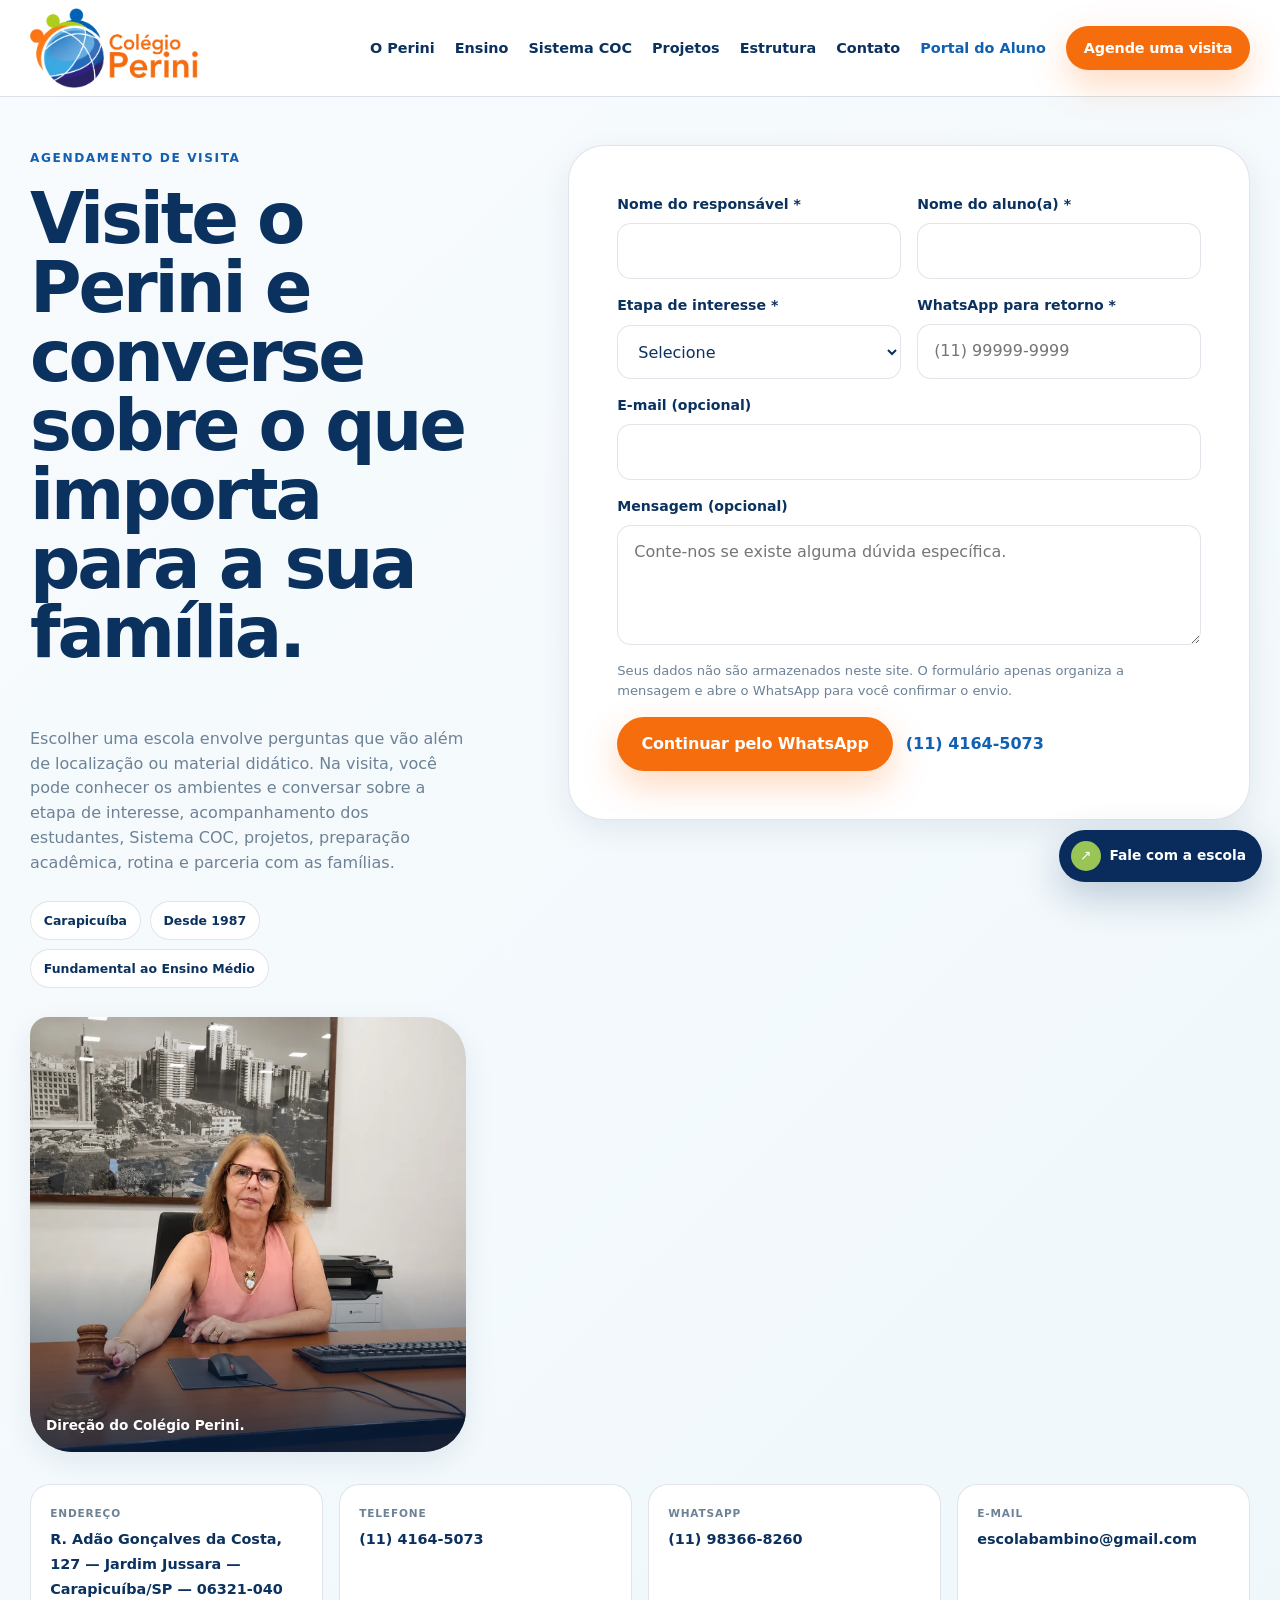
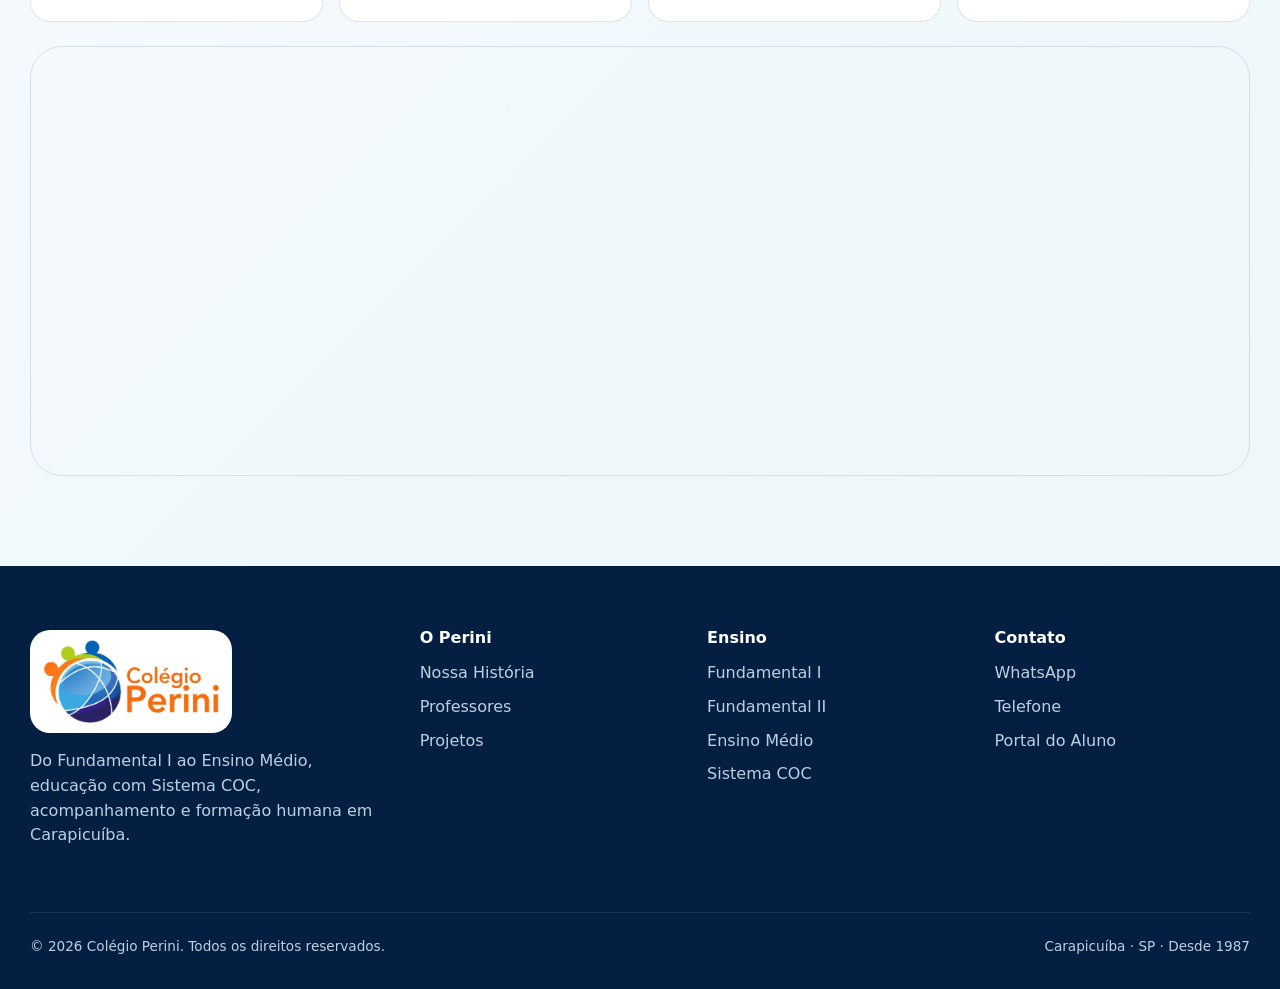
==== contato/index.html @ f0b39afa "Add files via upload" ====
<!DOCTYPE html>

<html lang="pt-BR"><head><meta charset="utf-8"/><meta content="width=device-width,initial-scale=1,viewport-fit=cover" name="viewport"/><title>Contato e agendamento de visita | Colégio Perini</title><meta content="Agende uma visita ao Colégio Perini em Carapicuíba. Informe a etapa de interesse e continue o atendimento pelo WhatsApp." name="description"/><link href="https://colegio-perini.vercel.app/contato" rel="canonical"/><meta content="index,follow" name="robots"/><meta content="#0b4e90" name="theme-color"/><meta content="Agende uma visita | Colégio Perini" property="og:title"/><meta content="Conheça o Colégio Perini de perto e converse com nossa equipe." property="og:description"/><meta content="https://colegio-perini.vercel.app/assets/og/perini-social.jpg" property="og:image"/><link href="../assets/icons/favicon-32.png" rel="icon"/><link href="../css/tokens.css" rel="stylesheet"/><link href="../css/base.css" rel="stylesheet"/><link href="../css/components.css" rel="stylesheet"/><link href="../css/responsive.css" rel="stylesheet"/><meta content="pt_BR" property="og:locale"/><meta content="website" property="og:type"/><meta content="Colégio Perini" property="og:site_name"/><meta content="https://colegio-perini.vercel.app/contato" property="og:url"/><meta content="summary_large_image" name="twitter:card"/></head><body class="inner-page"><a class="skip-link" href="#conteudo">Pular para o conteúdo</a><header class="site-header" id="site-header"><div class="container nav-shell"><a aria-label="Colégio Perini — início" class="brand" href="../"><img alt="Colégio Perini" height="414" src="../assets/brand/logo-colegio-perini-cropped.webp" width="879"/></a><nav aria-label="Navegação principal" class="desktop-nav"><a href="../#perini">O Perini</a><a href="../#ensino">Ensino</a><a href="../sistema-de-ensino/">Sistema COC</a><a href="../#projetos">Projetos</a><a href="../estrutura-e-vida-escolar/">Estrutura</a><a href="../contato/">Contato</a><a class="portal-link" data-portal="" data-track="portal" href="https://portal.coc.com.br/" rel="noopener noreferrer" target="_blank">Portal do Aluno</a><a class="btn btn-primary btn-sm" data-track="visita-header" data-visit-link="" href="../contato/#agendar">Agende uma visita</a></nav><button aria-controls="mobile-menu" aria-expanded="false" aria-label="Abrir menu" class="menu-toggle" id="menu-toggle" type="button"><span aria-hidden="true"></span></button></div></header>
<div aria-hidden="true" aria-label="Menu de navegação" aria-modal="true" class="mobile-menu" id="mobile-menu" role="dialog"><div class="mobile-menu-inner"><div class="mobile-menu-top"><img alt="Colégio Perini" height="414" src="../assets/brand/logo-colegio-perini-cropped.webp" width="879"/><button aria-label="Fechar menu" class="mobile-close" id="mobile-close" type="button">×</button></div><nav aria-label="Navegação mobile"><a class="mobile-link" href="../#perini">O Perini</a><a class="mobile-link" href="../#ensino">Ensino</a><a class="mobile-link sub" href="../fundamental-1/">Fundamental I</a><a class="mobile-link sub" href="../fundamental-2/">Fundamental II</a><a class="mobile-link sub" href="../ensino-medio/">Ensino Médio</a><a class="mobile-link" href="../sistema-de-ensino/">Sistema COC</a><a class="mobile-link" href="../#projetos">Projetos</a><a class="mobile-link" href="../estrutura-e-vida-escolar/">Estrutura</a><a class="mobile-link" href="../contato/">Contato</a></nav><div class="mobile-menu-actions"><a class="btn btn-primary" data-track="visita-menu" data-visit-link="" href="../contato/#agendar">Agende uma visita</a><a class="btn btn-ghost" data-portal="" href="https://portal.coc.com.br/" rel="noopener noreferrer" target="_blank">Portal do Aluno</a></div></div></div><main id="conteudo"><section class="visit-page" id="agendar"><div class="container visit-layout"><div class="visit-intro" data-reveal=""><span class="eyebrow">Agendamento de visita</span><h1 data-contact-page-title="" style="font-size:clamp(3rem,5.5vw,5.8rem)">Agende uma visita e conheça o Perini de perto.</h1><p data-contact-page-text="">Conte em que etapa seu filho está e deixe um contato. Ao continuar, o site prepara sua mensagem e abre o WhatsApp da escola para você confirmar o envio.</p><div class="page-proof"><span>Carapicuíba</span><span>Desde 1987</span><span>Fundamental ao Ensino Médio</span></div>
<figure class="visit-team-photo" data-reveal="">
<img alt="Direção do Colégio Perini em ambiente de trabalho" data-real-image="direction" decoding="async" height="1254" loading="lazy" sizes="(max-width:1080px) 92vw, 34vw" src="../assets/real/direcao.webp" srcset="../assets/real/direcao-720.webp 720w, ../assets/real/direcao-1200.webp 1200w, ../assets/real/direcao.webp 1254w" width="1254"/>
<figcaption>Direção do Colégio Perini.</figcaption>
</figure></div><form class="visit-form" data-reveal="" id="visit-form"><div class="form-grid"><div class="field"><label for="responsavel">Nome do responsável *</label><input autocomplete="name" id="responsavel" name="responsavel" required=""/></div><div class="field"><label for="aluno">Nome do aluno(a) *</label><input id="aluno" name="aluno" required=""/></div><div class="field"><label for="etapa">Etapa de interesse *</label><select id="etapa" name="etapa" required=""><option value="">Selecione</option><option>Ensino Fundamental I</option><option>Ensino Fundamental II</option><option>Ensino Médio</option></select></div><div class="field"><label for="whatsapp">WhatsApp para retorno *</label><input autocomplete="tel" id="whatsapp" inputmode="tel" name="whatsapp" placeholder="(11) 99999-9999" required=""/></div><div class="field full"><label for="email">E-mail (opcional)</label><input autocomplete="email" id="email" name="email" type="email"/></div><div class="field full"><label for="mensagem">Mensagem (opcional)</label><textarea id="mensagem" name="mensagem" placeholder="Conte-nos se existe alguma dúvida específica."></textarea></div></div><p class="form-note">Seus dados não são armazenados neste site. O formulário apenas organiza a mensagem e abre o WhatsApp para você confirmar o envio.</p><div class="form-actions"><button class="btn btn-primary" data-track="formulario-visita" type="submit">Continuar pelo WhatsApp</button><a class="text-link" data-phone="" href="tel:+551141645073"><span data-phone-text=""></span></a></div></form><noscript><a class="text-link" href="https://wa.me/5511983668260?text=Ol%C3%A1%21%20Conheci%20o%20Col%C3%A9gio%20Perini%20pelo%20site%20e%20gostaria%20de%20mais%20informa%C3%A7%C3%B5es.">JavaScript está desativado. Fale diretamente pelo WhatsApp.</a></noscript></div><div class="container"><div class="contact-cards"><div class="contact-card"><small>Endereço</small><span data-address=""></span></div><div class="contact-card"><small>Telefone</small><a data-phone="" href="tel:+551141645073"><span data-phone-text=""></span></a></div><div class="contact-card"><small>WhatsApp</small><a data-whatsapp="" href="https://wa.me/5511983668260?text=Ol%C3%A1%21%20Conheci%20o%20Col%C3%A9gio%20Perini%20pelo%20site%20e%20gostaria%20de%20mais%20informa%C3%A7%C3%B5es." rel="noopener noreferrer" target="_blank"><span data-whatsapp-text=""></span></a></div><div class="contact-card"><small>E-mail</small><a data-email="" href="mailto:escolabambino@gmail.com"><span data-email-text=""></span></a></div></div><div class="internal-map"><iframe id="school-map" loading="lazy" referrerpolicy="no-referrer-when-downgrade" title="Mapa do Colégio Perini"></iframe></div></div></section></main><footer class="footer"><div class="container footer-grid"><div class="footer-brand"><div class="footer-logo-shell"><img alt="Colégio Perini" height="414" src="../assets/brand/logo-colegio-perini-cropped.webp" width="879"/></div><p>Do Fundamental I ao Ensino Médio, educação com Sistema COC, acompanhamento e formação humana em Carapicuíba.</p></div><div><h3>O Perini</h3><a href="../#historia">Nossa História</a><a href="../#professores">Professores</a><a href="../#projetos">Projetos</a></div><div><h3>Ensino</h3><a href="../fundamental-1/">Fundamental I</a><a href="../fundamental-2/">Fundamental II</a><a href="../ensino-medio/">Ensino Médio</a><a href="../sistema-de-ensino/">Sistema COC</a></div><div><h3>Contato</h3><a data-whatsapp="" href="https://wa.me/5511983668260?text=Ol%C3%A1%21%20Conheci%20o%20Col%C3%A9gio%20Perini%20pelo%20site%20e%20gostaria%20de%20mais%20informa%C3%A7%C3%B5es." rel="noopener noreferrer" target="_blank">WhatsApp</a><a data-phone="" href="tel:+551141645073">Telefone</a><a data-portal="" href="https://portal.coc.com.br/" rel="noopener noreferrer" target="_blank">Portal do Aluno</a></div></div><div class="container footer-bottom"><span>© <span data-year="">2026</span> Colégio Perini. Todos os direitos reservados.</span><span>Carapicuíba · SP · Desde 1987</span></div></footer><a aria-label="Falar com o Colégio Perini pelo WhatsApp" class="whatsapp-float" data-whatsapp="" href="https://wa.me/5511983668260?text=Ol%C3%A1%21%20Conheci%20o%20Col%C3%A9gio%20Perini%20pelo%20site%20e%20gostaria%20de%20mais%20informa%C3%A7%C3%B5es." rel="noopener noreferrer" target="_blank"><span aria-hidden="true">↗</span><b>Fale com a escola</b></a><div class="mobile-action"><a data-visit-link="" href="../contato/#agendar">Agende uma visita</a></div><script id="org-schema" type="application/ld+json"></script><script id="breadcrumb-schema" type="application/ld+json"></script><script src="../js/config.js"></script><script src="../js/content.js"></script><script src="../js/images.js"></script><script src="../js/site.js"></script></body></html>
---- css/tokens.css ----
:root{
  --blue-950:#092c5c;
  --blue-900:#0b4e90;
  --blue-800:#1160b1;
  --blue-600:#2a8bcb;
  --blue-500:#3ca9e2;
  --purple:#2a2267;
  --orange:#f66d0e;
  --orange-soft:#fff1e7;
  --green:#99c456;
  --green-strong:#78a62f;
  --green-soft:#f1f7e8;
  --ink:#0b315f;
  --text:#355571;
  --muted:#6d8296;
  --white:#fff;
  --surface:#f6f9fc;
  --surface-blue:#ecf7fc;
  --line:rgba(9,44,92,.12);
  --line-dark:rgba(255,255,255,.16);
  --shadow-sm:0 10px 30px rgba(9,44,92,.08);
  --shadow:0 28px 90px rgba(9,44,92,.15);
  --r-sm:14px;
  --r-md:24px;
  --r-lg:38px;
  --r-xl:58px;
  --container:min(1220px,calc(100% - 48px));
  --ease:cubic-bezier(.2,.75,.2,1);
}
---- css/base.css ----
*{box-sizing:border-box}html{scroll-behavior:smooth;scroll-padding-top:90px}body{margin:0;font-family:"Avenir Next",Inter,ui-sans-serif,system-ui,-apple-system,BlinkMacSystemFont,"Segoe UI",sans-serif;color:var(--text);background:#fff;line-height:1.55;-webkit-font-smoothing:antialiased}body.menu-open{overflow:hidden}img{display:block;max-width:100%}a{color:inherit;text-decoration:none}button{font:inherit}h1,h2,h3,p{margin-top:0}h1,h2,h3{font-weight:800;color:var(--ink);letter-spacing:-.045em;line-height:.98}h1{font-size:clamp(4rem,7.5vw,7.4rem)}h2{font-size:clamp(2.45rem,5.1vw,5.15rem)}h3{font-size:clamp(1.45rem,2.4vw,2.35rem)}p{font-size:clamp(1rem,1.25vw,1.13rem)}.container{width:var(--container);margin-inline:auto}.section{padding:clamp(5.3rem,9vw,9rem) 0}.section-head{max-width:860px;margin-bottom:clamp(2.4rem,5vw,4.4rem)}.section-head>p{max-width:680px;color:var(--muted)}.split-head{max-width:none;display:grid;grid-template-columns:1.15fr .85fr;gap:5rem;align-items:end}.split-head>p{margin:0 0 .6rem}.kicker,.eyebrow{display:inline-flex;align-items:center;gap:.65rem;text-transform:uppercase;letter-spacing:.13em;font-weight:900;font-size:.76rem;color:var(--blue-800);margin-bottom:1.1rem}.kicker:before{content:"";width:28px;height:2px;border-radius:99px;background:var(--orange)}.kicker-light{color:#bfe9ff}.btn{display:inline-flex;align-items:center;justify-content:center;min-height:54px;padding:0 1.45rem;border-radius:999px;font-weight:850;letter-spacing:-.01em;border:1px solid transparent;transition:.28s var(--ease)}.btn:hover{transform:translateY(-2px)}.btn-sm{min-height:44px;padding:0 1.05rem;font-size:.9rem}.btn-lg{min-height:62px;padding:0 1.8rem}.btn-primary{background:var(--orange);color:#fff;box-shadow:0 14px 36px rgba(255,105,0,.26)}.btn-primary:hover{box-shadow:0 18px 42px rgba(255,105,0,.32)}.btn-outline{background:rgba(255,255,255,.7);border-color:var(--line);color:var(--blue-950)}.btn-ghost{border-color:var(--line);color:var(--blue-950)}.btn-white{background:#fff;color:var(--blue-950)}.text-link{display:inline-flex;align-items:center;gap:.55rem;font-weight:850;color:var(--blue-800)}.text-link.light{color:#fff}[data-reveal]{opacity:0;transform:translateY(20px);transition:opacity .7s var(--ease),transform .7s var(--ease)}[data-reveal].is-visible{opacity:1;transform:none}.skip-link{position:fixed;left:16px;top:-100px;background:#fff;padding:.8rem 1rem;z-index:9999;border-radius:12px;box-shadow:var(--shadow-sm)}.skip-link:focus{top:16px}@media(prefers-reduced-motion:reduce){*{scroll-behavior:auto!important;animation:none!important;transition:none!important}[data-reveal]{opacity:1;transform:none}}

:where(a,button,summary):focus-visible{outline:3px solid rgba(246,109,14,.38);outline-offset:4px;border-radius:8px}
button{cursor:pointer}
iframe{border:0}
::selection{background:rgba(60,169,226,.22);color:var(--ink)}

/* V3.3 — equilíbrio editorial sem quebras manuais */
.hero-title,.section-head h2,.page-hero-copy h1,.editorial-intro h2,.reasons-intro h2,.real-story-copy h2,.page-cta h2,.final-cta h2,.contact-copy h2,.visit-intro h1{text-wrap:balance}.hero-intro,.section-head>p,.page-hero-copy>p,.editorial-intro>p,.real-story-copy>p,.page-cta p,.final-cta p,.contact-copy>p,.visit-intro>p{text-wrap:pretty}


/* MASTER v2.1 — escala editorial por contexto.
   A copy é escrita para a composição; font-size não é usado para salvar título excessivo. */
.title-lg{font-size:clamp(2.6rem,4.35vw,4.65rem);line-height:.98;letter-spacing:-.042em;max-width:18ch;text-wrap:balance}
.title-md{font-size:clamp(2.25rem,3.45vw,3.7rem);line-height:1;letter-spacing:-.038em;max-width:19ch;text-wrap:balance}
@media(max-width:720px){
  .title-lg{font-size:clamp(2.45rem,10.6vw,3.55rem);max-width:15ch}
  .title-md{font-size:clamp(2.2rem,9.4vw,3.15rem);max-width:16ch}
}
---- css/components.css ----
.campaign{position:relative;z-index:1200;background:var(--blue-950);color:#fff;text-align:center;padding:.55rem 1rem;font-size:.9rem}.site-header{position:fixed;inset:0 0 auto;z-index:1100;transition:.3s var(--ease)}.site-header.is-scrolled{background:rgba(255,255,255,.94);backdrop-filter:blur(18px);box-shadow:0 1px 0 var(--line)}.nav-shell{height:96px;display:flex;align-items:center;justify-content:space-between;gap:2rem;transition:.3s var(--ease)}.site-header.is-scrolled .nav-shell{height:76px}.brand img{width:168px;height:auto;max-height:none;object-fit:contain}.desktop-nav{display:flex;align-items:center;gap:1.25rem;font-size:.9rem;font-weight:760;color:var(--ink)}.desktop-nav>a:not(.btn){padding:.4rem 0;position:relative}.desktop-nav>a:not(.btn):after{content:"";position:absolute;height:2px;left:0;right:100%;bottom:0;background:var(--orange);transition:.25s}.desktop-nav>a:not(.btn):hover:after{right:0}.portal-link{color:var(--blue-800)!important}.menu-toggle{display:none;width:46px;height:46px;border:1px solid var(--line);border-radius:50%;background:rgba(255,255,255,.88);align-items:center;justify-content:center;color:var(--ink)}.menu-toggle span,.menu-toggle span:before,.menu-toggle span:after{content:"";display:block;width:21px;height:2px;background:currentColor;position:relative}.menu-toggle span:before,.menu-toggle span:after{position:absolute;left:0}.menu-toggle span:before{top:-7px}.menu-toggle span:after{top:7px}.mobile-menu{position:fixed;inset:0;background:#fff;z-index:1150;transform:translateX(100%);transition:.38s var(--ease);visibility:hidden}.mobile-menu.is-open{transform:none;visibility:visible}.mobile-menu-inner{height:100%;overflow:auto;padding:22px 24px 34px}.mobile-menu-top{display:flex;align-items:center;justify-content:space-between;margin-bottom:1.5rem}.mobile-menu-top img{width:150px;height:auto}.mobile-close{border:0;background:var(--surface);width:44px;height:44px;border-radius:50%;font-size:1.7rem;color:var(--ink)}.mobile-menu nav{display:grid}.mobile-menu nav a{padding:1rem 0;border-bottom:1px solid var(--line);font-size:1.18rem;font-weight:850;color:var(--ink)}.mobile-menu nav a.sub{font-size:.98rem;padding-left:1rem;color:var(--text)}.mobile-menu-actions{display:grid;gap:.75rem;margin-top:1.5rem}
.hero{position:relative;overflow:hidden;min-height:100svh;padding:132px 0 76px;background:linear-gradient(125deg,#fbfdff 0%,#f3f9fd 55%,#edf8fc 100%);display:flex;align-items:center}.hero-bg{position:absolute;inset:0;background:radial-gradient(circle at 10% 15%,rgba(255,105,0,.12),transparent 22%),radial-gradient(circle at 86% 78%,rgba(145,188,31,.12),transparent 21%)}.hero-layout{position:relative;z-index:2;display:grid;grid-template-columns:.88fr 1.12fr;gap:clamp(2rem,5vw,5rem);align-items:center}.hero-copy{max-width:630px}.hero-title{margin-bottom:1.55rem}.hero-title span{display:block}.hero-title span:nth-child(1){color:var(--blue-950)}.hero-title span:nth-child(2){color:var(--orange)}.hero-title span:nth-child(3){color:var(--green)}.hero-intro{font-size:clamp(1.1rem,1.6vw,1.35rem);max-width:590px;color:#4d6983}.hero-actions{display:flex;gap:.8rem;flex-wrap:wrap;margin-top:2rem}.hero-trust{display:grid;grid-template-columns:repeat(3,1fr);gap:1rem;margin-top:3rem;padding-top:1.45rem;border-top:1px solid var(--line)}.hero-trust span{display:grid;gap:.2rem}.hero-trust b{color:var(--ink);font-size:.95rem}.hero-trust small{color:var(--muted);font-size:.78rem}.hero-visual{position:relative}.hero-image-wrap{position:relative;aspect-ratio:1.16/1;border-radius:18px 64px 64px 64px;overflow:hidden;box-shadow:var(--shadow);background:#ddeaf3}.hero-image-wrap img{width:100%;height:100%;object-fit:cover;object-position:66% center;transform:scale(1.02)}.hero-image-wrap:before{content:"";position:absolute;z-index:1;left:0;top:0;width:31%;height:31%;background:linear-gradient(90deg,rgba(255,255,255,.99) 0%,rgba(255,255,255,.96) 55%,rgba(255,255,255,0) 100%);pointer-events:none}.hero-image-wrap:after{content:"";position:absolute;inset:0;border-radius:inherit;box-shadow:inset 0 0 0 1px rgba(255,255,255,.5)}.hero-note{position:absolute;left:-32px;bottom:34px;background:rgba(255,255,255,.93);backdrop-filter:blur(16px);border:1px solid rgba(255,255,255,.7);box-shadow:0 18px 55px rgba(5,46,97,.18);border-radius:22px;padding:1rem 1.15rem;display:flex;gap:.8rem;align-items:flex-start;max-width:300px}.hero-note .dot{width:11px;height:11px;border-radius:50%;background:var(--green);margin-top:.35rem;box-shadow:0 0 0 6px rgba(145,188,31,.14)}.hero-note strong{display:block;color:var(--ink);line-height:1.25}.hero-note small{display:block;color:var(--muted);margin-top:.2rem}.hero-wave{position:absolute;right:-8%;top:18%;width:44%;height:86px;border-radius:999px;background:linear-gradient(90deg,var(--green),var(--blue-500));transform:rotate(-9deg);opacity:.95;z-index:1}
.essence{background:#fff}.essence-grid{display:grid;grid-template-columns:1.05fr .9fr 1.05fr;gap:1rem}.pillar{position:relative;overflow:hidden;min-height:370px;padding:2.2rem;border-radius:var(--r-lg);display:flex;flex-direction:column;justify-content:flex-end}.pillar:before{content:"";position:absolute;width:220px;height:220px;border-radius:50%;right:-82px;top:-90px;opacity:.16}.pillar.aprender{background:var(--surface-blue)}.pillar.aprender:before{background:var(--blue-500)}.pillar.pertencer{background:var(--orange-soft);transform:translateY(28px)}.pillar.pertencer:before{background:var(--orange)}.pillar.transformar{background:var(--green-soft)}.pillar.transformar:before{background:var(--green)}.pillar .num{position:absolute;top:1.7rem;left:2rem;font-weight:900;color:var(--muted);font-size:.8rem}.pillar h3{font-size:clamp(2.3rem,4vw,3.9rem);margin:0 0 .8rem}.pillar p{margin:0;max-width:310px}
.stages{background:var(--surface)}.stages-grid{display:grid;gap:1.6rem}.stage-card{background:#fff;border-radius:var(--r-lg);overflow:hidden;display:grid;grid-template-columns:1.12fr .88fr;min-height:460px;box-shadow:0 12px 46px rgba(5,46,97,.07)}.stage-card:nth-child(even){grid-template-columns:.88fr 1.12fr}.stage-card:nth-child(even) .stage-media{order:2}.stage-media{overflow:hidden}.stage-media img{width:100%;height:100%;object-fit:cover;transition:transform .6s var(--ease)}.stage-card:hover .stage-media img{transform:scale(1.025)}.stage-copy{padding:clamp(2rem,5vw,4.5rem);display:flex;flex-direction:column;justify-content:center}.stage-copy>span{font-size:.8rem;text-transform:uppercase;letter-spacing:.11em;font-weight:900;color:var(--green)}.stage-copy h3{font-size:clamp(2rem,4vw,3.7rem);margin:.8rem 0 1rem}.stage-copy p{color:var(--text);max-width:470px}.stage-copy a{font-weight:850;color:var(--blue-800);margin-top:.8rem}
.history{overflow:hidden}.history-layout{display:grid;grid-template-columns:.9fr 1.1fr;gap:clamp(3rem,7vw,7rem);align-items:center}.history-panel{min-height:520px;border-radius:var(--r-xl);padding:3rem;background:var(--blue-950);color:#fff;display:flex;flex-direction:column;justify-content:space-between;position:relative;overflow:hidden}.history-year{font-weight:900;font-size:clamp(5.5rem,11vw,9.5rem);line-height:.78;letter-spacing:-.08em}.history-panel p{max-width:300px;color:#d2e2f2;position:relative;z-index:2}.history-orbit{position:absolute;width:620px;height:120px;border-radius:999px;background:linear-gradient(90deg,var(--green),var(--blue-500));left:-210px;bottom:56px;transform:rotate(-10deg)}.history-copy>p{font-size:1.18rem}.history-values{display:flex;flex-wrap:wrap;gap:.6rem;margin-top:2rem}.history-values span{padding:.65rem .9rem;border-radius:999px;background:var(--surface);color:var(--ink);font-weight:800;font-size:.85rem}
.coc{background:var(--blue-950);color:#d3e4f3;position:relative;overflow:hidden}.coc:after{content:"";position:absolute;width:650px;height:650px;border:1px solid rgba(255,255,255,.07);border-radius:50%;right:-300px;top:-210px;box-shadow:0 0 0 80px rgba(255,255,255,.02),0 0 0 160px rgba(255,255,255,.018)}.coc h2{color:#fff}.coc-layout{position:relative;z-index:2;display:grid;grid-template-columns:1.05fr .95fr;gap:5rem}.coc-copy p{max-width:620px}.coc-stack{display:grid;gap:.75rem}.coc-item{display:grid;grid-template-columns:auto 1fr;gap:1rem;align-items:center;padding:1.05rem 1.15rem;border-radius:18px;border:1px solid rgba(255,255,255,.12);background:rgba(255,255,255,.045)}.coc-item b{width:36px;height:36px;border-radius:12px;background:rgba(22,167,227,.18);display:grid;place-items:center;color:#8fd9f8}.coc-item span{font-weight:720;color:#eaf4fb}
.projects{background:#fff}.projects-grid{display:grid;grid-template-columns:repeat(12,1fr);gap:1rem}.project-card{border:1px solid var(--line);border-radius:var(--r-md);padding:1.6rem;min-height:230px;display:flex;flex-direction:column;transition:.28s var(--ease);background:#fff}.project-card:nth-child(1),.project-card:nth-child(6){grid-column:span 6}.project-card:nth-child(2),.project-card:nth-child(3),.project-card:nth-child(4),.project-card:nth-child(5),.project-card:nth-child(7),.project-card:nth-child(8){grid-column:span 3}.project-card:hover{transform:translateY(-5px);box-shadow:var(--shadow-sm)}.project-card .project-num{font-size:.76rem;font-weight:900;color:var(--orange)}.project-card h3{font-size:1.35rem;margin:auto 0 .65rem}.project-card p{font-size:.94rem;color:var(--muted);margin:0}.project-card:nth-child(1){background:var(--surface-blue)}.project-card:nth-child(6){background:var(--green-soft)}
.high-school{background:linear-gradient(135deg,#f4f8fd,#edf7fb)}.hs-layout{display:grid;grid-template-columns:.9fr 1.1fr;gap:clamp(3rem,7vw,6rem);align-items:start}.hs-intro p{max-width:600px}.hs-stats{display:grid;grid-template-columns:1fr 1fr;gap:1rem;margin-top:2.2rem}.hs-stat{background:#fff;border-radius:24px;padding:1.4rem;box-shadow:var(--shadow-sm)}.hs-stat strong{display:block;font-size:3.2rem;color:var(--blue-950);line-height:1}.hs-stat span{font-weight:800;color:var(--muted);font-size:.9rem}.hs-path{display:grid;gap:1rem;position:relative}.hs-path:before{content:"";position:absolute;left:29px;top:30px;bottom:30px;width:2px;background:linear-gradient(var(--blue-500),var(--green))}.hs-path article{position:relative;margin-left:56px;background:#fff;border-radius:28px;padding:2rem;box-shadow:var(--shadow-sm)}.hs-path article>span{position:absolute;left:-56px;top:22px;width:58px;height:58px;border-radius:50%;background:var(--blue-950);color:#fff;display:grid;place-items:center;font-weight:900}.hs-path article:nth-child(2)>span{background:var(--green)}.hs-path small{font-weight:900;text-transform:uppercase;letter-spacing:.1em;color:var(--orange)}.hs-path h3{margin:.55rem 0 .8rem}.hs-path p{margin:0;color:var(--muted)}
.teachers{background:#fff}.teachers-layout{display:grid;grid-template-columns:1.05fr .95fr;gap:clamp(3rem,7vw,6rem);align-items:center}.teachers-visual{position:relative;border-radius:var(--r-xl) 18px var(--r-xl) var(--r-xl);overflow:hidden;min-height:560px}.teachers-visual img{width:100%;height:100%;object-fit:cover;position:absolute;inset:0}.teachers-caption{position:absolute;left:22px;right:22px;bottom:22px;background:rgba(255,255,255,.92);backdrop-filter:blur(14px);padding:1rem 1.2rem;border-radius:18px;font-weight:900;color:var(--ink)}.teacher-items{display:grid;grid-template-columns:1fr 1fr;gap:.75rem;margin-top:1.8rem}.teacher-item{border:1px solid var(--line);border-radius:16px;padding:.9rem 1rem;font-weight:800;color:var(--ink)}
.family{background:var(--green-soft)}.family-card{background:#fff;border-radius:var(--r-xl);padding:clamp(2.2rem,5vw,4.5rem);display:grid;grid-template-columns:1fr .9fr;gap:4rem;align-items:center;box-shadow:0 20px 60px rgba(85,110,24,.08)}.family-highlight{display:grid;gap:.2rem}.family-highlight strong{font-size:clamp(2rem,3.5vw,3.5rem);line-height:1.02;color:var(--green);letter-spacing:-.04em}.family-highlight span{margin-top:1rem;color:var(--muted)}
.structure{background:var(--surface)}.structure-grid{display:grid;grid-template-columns:1.3fr .7fr;gap:1rem}.structure-main{min-height:560px;position:relative;overflow:hidden;border-radius:var(--r-xl);background:var(--blue-950)}.structure-main img{position:absolute;inset:0;width:100%;height:100%;object-fit:cover;object-position:67% center}.structure-main:after{content:"";position:absolute;inset:0;background:linear-gradient(180deg,transparent 20%,rgba(5,46,97,.88) 100%)}.structure-main>div{position:absolute;z-index:2;left:2rem;right:2rem;bottom:2rem;color:#fff}.structure-main h3{color:#fff;margin:.5rem 0 1.2rem}.structure-main span{font-size:.8rem;text-transform:uppercase;letter-spacing:.1em;font-weight:900;color:#bfe9ff}.structure-side{display:grid;gap:1rem}.structure-side article{border-radius:var(--r-lg);padding:2rem;background:#fff;display:flex;flex-direction:column;justify-content:end}.structure-side article:first-child{background:var(--orange-soft)}.structure-side article:last-child{background:var(--surface-blue)}.structure-side b{font-size:1.35rem;color:var(--ink)}.structure-side p{color:var(--muted);margin:.6rem 0 0}
.final-cta{background:var(--orange);color:#fff;padding:clamp(4rem,7vw,6rem) 0}.final-cta-inner{display:flex;align-items:end;justify-content:space-between;gap:3rem}.final-cta span{font-size:.8rem;text-transform:uppercase;letter-spacing:.12em;font-weight:900}.final-cta h2{color:#fff;max-width:760px;margin:.5rem 0 1rem}.final-cta p{color:#fff0e7;max-width:620px;margin-bottom:0}
.contact{background:#fff}.contact-layout{display:grid;grid-template-columns:.8fr 1.2fr;gap:4rem;align-items:stretch}.contact-list{display:grid;gap:1.15rem;margin-top:2rem}.contact-list div{padding-bottom:1rem;border-bottom:1px solid var(--line)}.contact-list small{display:block;color:var(--muted);font-weight:700;margin-bottom:.25rem}.contact-list a,.contact-list span{font-weight:850;color:var(--ink)}.map-panel{min-height:480px;border-radius:var(--r-xl);background:linear-gradient(145deg,#dff1fb,#eef7f9);position:relative;overflow:hidden;padding:2rem;display:flex;flex-direction:column;justify-content:space-between}.map-art{position:absolute;inset:0}.map-pin{position:absolute;left:57%;top:44%;width:38px;height:38px;border-radius:50% 50% 50% 0;transform:rotate(-45deg);background:var(--orange);color:transparent;box-shadow:0 10px 30px rgba(255,105,0,.25)}.map-line{position:absolute;border:4px solid rgba(7,86,156,.18);border-radius:50%}.line-a{width:120%;height:44%;left:-20%;top:15%;transform:rotate(8deg)}.line-b{width:90%;height:35%;left:22%;top:52%;transform:rotate(-12deg);border-color:rgba(145,188,31,.24)}.line-c{width:60%;height:70%;left:4%;top:24%;transform:rotate(28deg);border-color:rgba(255,105,0,.14)}.map-panel-bottom{position:relative;z-index:2;background:rgba(255,255,255,.9);backdrop-filter:blur(12px);border-radius:22px;padding:1rem;display:flex;align-items:center;justify-content:space-between;gap:1rem}.map-panel-bottom strong{color:var(--ink)}
.footer{background:#041f42;color:#bdd0e2;padding:4rem 0 2rem}.footer-grid{display:grid;grid-template-columns:1.4fr repeat(3,1fr);gap:2rem}.footer-brand img{width:190px;height:auto;filter:brightness(0) invert(1);opacity:.95}.footer-brand p{max-width:360px;color:#bdd0e2}.footer h3{color:#fff;font-size:1rem;letter-spacing:0;margin-bottom:1rem}.footer a{display:block;margin:.55rem 0;color:#bdd0e2}.footer-bottom{margin-top:3rem;padding-top:1.4rem;border-top:1px solid rgba(255,255,255,.1);display:flex;justify-content:space-between;gap:1rem;font-size:.85rem}.whatsapp-float{position:fixed;right:18px;bottom:18px;z-index:1000;background:var(--blue-950);color:#fff;border-radius:999px;padding:.7rem 1rem .7rem .75rem;display:flex;align-items:center;gap:.55rem;box-shadow:0 14px 40px rgba(5,46,97,.24);font-size:.86rem}.whatsapp-float span{width:30px;height:30px;border-radius:50%;display:grid;place-items:center;background:var(--green)}.mobile-action{display:none}

/* Produção v1.2 — estrutura, FAQ, mapa e refinamentos */
.hs-cta{margin-top:1.25rem;background:#fff}
.structure{background:linear-gradient(180deg,var(--surface) 0%,#fff 100%);position:relative;overflow:hidden}
.structure:before{content:"";position:absolute;width:520px;height:120px;border-radius:999px;background:linear-gradient(90deg,rgba(153,196,86,.18),rgba(60,169,226,.12));right:-150px;top:80px;transform:rotate(-10deg)}
.structure-intro{position:relative;display:grid;grid-template-columns:1.1fr .9fr;gap:clamp(3rem,8vw,7rem);align-items:end;margin-bottom:clamp(2.4rem,5vw,4rem)}
.structure-intro p{color:var(--muted);max-width:560px;margin-bottom:1.2rem}
.structure-list{position:relative;display:grid;grid-template-columns:repeat(4,1fr);border-top:1px solid var(--line);border-bottom:1px solid var(--line)}
.structure-item{min-height:280px;padding:2rem 1.45rem;display:flex;flex-direction:column;border-right:1px solid var(--line);background:rgba(255,255,255,.7);transition:.28s var(--ease)}
.structure-item:last-child{border-right:0}
.structure-item:hover{background:#fff;transform:translateY(-4px);box-shadow:var(--shadow-sm);z-index:2}
.structure-index{width:42px;height:42px;border-radius:14px;display:grid;place-items:center;background:var(--surface-blue);color:var(--blue-800);font-weight:900;font-size:.8rem}
.structure-item:nth-child(2) .structure-index{background:var(--orange-soft);color:var(--orange)}
.structure-item:nth-child(3) .structure-index{background:var(--green-soft);color:var(--green-strong)}
.structure-item:nth-child(4) .structure-index{background:#efecfb;color:var(--purple)}
.structure-item h3{font-size:1.35rem;margin:auto 0 .65rem}
.structure-item p{font-size:.94rem;color:var(--muted);margin:0}
.faq{background:#fff}
.faq-layout{display:grid;grid-template-columns:.72fr 1.28fr;gap:clamp(3rem,8vw,7rem);align-items:start}
.faq-intro{position:sticky;top:120px}
.faq-intro p{max-width:430px;color:var(--muted)}
.faq-list{border-top:1px solid var(--line)}
.faq-item{border-bottom:1px solid var(--line)}
.faq-item summary{list-style:none;display:grid;grid-template-columns:1fr auto;align-items:center;gap:1.5rem;padding:1.4rem 0;font-weight:850;color:var(--ink);cursor:pointer}
.faq-item summary::-webkit-details-marker{display:none}
.faq-item summary:after{content:"+";width:34px;height:34px;border-radius:50%;display:grid;place-items:center;background:var(--surface);color:var(--blue-800);font-size:1.2rem;transition:.25s var(--ease)}
.faq-item[open] summary:after{content:"–";background:var(--orange-soft);color:var(--orange)}
.faq-answer{padding:0 3.5rem 1.5rem 0;color:var(--muted);max-width:760px}
.map-panel{padding:0!important;background:#dfeefa!important;min-height:500px!important;display:block!important;border:1px solid var(--line)}
.map-panel iframe{position:absolute;inset:0;width:100%;height:100%;filter:saturate(.88) contrast(.98)}
.map-panel:after{content:"";position:absolute;inset:0;pointer-events:none;box-shadow:inset 0 0 0 1px rgba(255,255,255,.35);border-radius:inherit}
.map-panel-bottom{position:absolute!important;left:20px;right:20px;bottom:20px!important;z-index:3!important}
.map-panel-bottom>div{display:grid;gap:.2rem}
.map-panel-bottom small{text-transform:uppercase;letter-spacing:.1em;font-size:.68rem;color:var(--muted);font-weight:900}
.footer-logo-shell{display:inline-flex;background:#fff;border-radius:20px;padding:.65rem .85rem;margin-bottom:1rem}
.footer-brand .footer-logo-shell img{width:175px;height:auto!important;filter:none!important;opacity:1!important}
.footer a:hover{color:#fff}
.campaign a{text-decoration:underline;text-underline-offset:3px;font-weight:800}
.site-header.campaign-offset{top:36px}
body.campaign-active .hero{padding-top:168px}


/* V3 — arquitetura comercial, páginas internas e conteúdo editorial */
.hero-whatsapp{display:inline-flex;align-items:center;font-weight:850;color:var(--blue-800);padding:.8rem .25rem}
.stage-actions{display:flex;align-items:center;gap:1rem;flex-wrap:wrap;margin-top:1rem}.stage-actions>a{margin-top:0}.stage-actions .stage-whatsapp{font-size:.88rem;color:var(--muted);font-weight:760;border-left:1px solid var(--line);padding-left:1rem}
.journey{background:#fff}.journey-grid{display:grid;grid-template-columns:repeat(3,1fr);position:relative;border-top:1px solid var(--line);border-bottom:1px solid var(--line)}.journey-grid:before{content:"";position:absolute;height:3px;left:0;right:0;top:-2px;background:linear-gradient(90deg,var(--green),var(--orange),var(--blue-600));transform:scaleX(.72);transform-origin:left}.journey-step{padding:2rem 2.2rem 2.4rem;border-right:1px solid var(--line);min-height:310px;display:flex;flex-direction:column}.journey-step:last-child{border-right:0}.journey-step>span{font-weight:900;color:var(--orange);font-size:.78rem}.journey-step small{margin-top:auto;text-transform:uppercase;letter-spacing:.1em;font-size:.72rem;font-weight:900;color:var(--green-strong)}.journey-step h3{margin:.55rem 0 .75rem}.journey-step p{color:var(--muted);margin:0}
.reasons{background:var(--surface)}.reasons-layout{display:grid;grid-template-columns:.8fr 1.2fr;gap:clamp(3rem,7vw,7rem);align-items:start}.reasons-intro{position:sticky;top:120px}.reasons-intro p{color:var(--muted);max-width:480px}.reasons-grid{border-top:1px solid var(--line)}.reason-item{display:grid;grid-template-columns:54px 1fr;gap:1.2rem;padding:1.5rem 0;border-bottom:1px solid var(--line)}.reason-item>span{width:42px;height:42px;border-radius:14px;background:#fff;display:grid;place-items:center;color:var(--blue-800);font-weight:900;font-size:.78rem}.reason-item h3{font-size:1.35rem;margin:.1rem 0 .4rem}.reason-item p{margin:0;color:var(--muted);font-size:.98rem}
.projects-grid{display:grid!important;grid-template-columns:1fr!important;gap:1rem!important}.project-group{display:grid;grid-template-columns:.42fr 1.58fr;gap:2rem;padding:2rem 0;border-top:1px solid var(--line)}.project-group:last-child{border-bottom:1px solid var(--line)}.project-group-head>span{color:var(--orange);font-size:.75rem;font-weight:900}.project-group-head h3{font-size:1.55rem;margin:.55rem 0}.project-group-items{display:grid;grid-template-columns:repeat(2,1fr);gap:1rem}.project-group-items article{padding:1.3rem 1.4rem;border-radius:20px;background:var(--surface);min-height:170px}.project-group:nth-child(2) .project-group-items article{background:var(--orange-soft)}.project-group:nth-child(3) .project-group-items article{background:var(--green-soft)}.project-group-items h4{color:var(--ink);font-size:1.05rem;margin:0 0 .5rem;letter-spacing:-.02em}.project-group-items p{font-size:.9rem;color:var(--muted);margin:0}.final-cta-actions{display:flex;align-items:center;gap:1rem;flex-wrap:wrap}.final-matricula{color:#fff;text-decoration:underline;text-underline-offset:4px;font-weight:850}.contact-page-link{margin-top:1rem}

/* Internal pages */
.inner-page .site-header:not(.is-scrolled){background:rgba(255,255,255,.96);backdrop-filter:blur(14px);box-shadow:0 1px 0 var(--line)}.page-hero{padding:150px 0 76px;background:linear-gradient(135deg,#f8fbfe,#edf7fb);position:relative;overflow:hidden}.page-hero:after{content:"";position:absolute;width:46%;height:86px;border-radius:999px;background:linear-gradient(90deg,var(--green),var(--blue-500));right:-12%;top:130px;transform:rotate(-8deg);opacity:.55}.page-hero-layout{position:relative;z-index:2;display:grid;grid-template-columns:.88fr 1.12fr;gap:clamp(3rem,7vw,7rem);align-items:center}.page-hero-copy h1{font-size:clamp(3.2rem,6vw,6.2rem);margin-bottom:1.3rem}.page-hero-copy>p{font-size:clamp(1.08rem,1.5vw,1.28rem);color:var(--muted);max-width:650px}.page-hero-media{border-radius:18px 58px 58px 58px;overflow:hidden;aspect-ratio:1.25/1;box-shadow:var(--shadow);background:var(--surface-blue)}.page-hero-media img{width:100%;height:100%;object-fit:cover}.page-hero-actions{display:flex;gap:.8rem;flex-wrap:wrap;margin-top:1.8rem}.page-breadcrumb{display:flex;gap:.5rem;align-items:center;font-size:.78rem;font-weight:800;color:var(--muted);margin-bottom:1.4rem}.page-breadcrumb a{color:var(--blue-800)}.page-proof{display:flex;gap:.55rem;flex-wrap:wrap;margin-top:1.6rem}.page-proof span{padding:.55rem .8rem;border-radius:999px;background:#fff;border:1px solid var(--line);font-size:.78rem;font-weight:850;color:var(--ink)}
.editorial-section{padding:clamp(5rem,8vw,8rem) 0}.editorial-section.alt{background:var(--surface)}.editorial-layout{display:grid;grid-template-columns:.72fr 1.28fr;gap:clamp(3rem,8vw,7rem);align-items:start}.editorial-intro{position:sticky;top:120px}.editorial-intro p{color:var(--muted)}.editorial-stack{border-top:1px solid var(--line)}.editorial-item{display:grid;grid-template-columns:56px 1fr;gap:1.2rem;padding:1.7rem 0;border-bottom:1px solid var(--line)}.editorial-item>span{color:var(--orange);font-weight:900;font-size:.78rem}.editorial-item h3{font-size:1.5rem;margin:0 0 .55rem}.editorial-item p{margin:0;color:var(--muted)}.bullet-inline{display:flex;flex-wrap:wrap;gap:.55rem;margin-top:1rem}.bullet-inline span{padding:.55rem .75rem;background:var(--surface);border-radius:999px;font-size:.78rem;font-weight:800;color:var(--ink)}
.content-band{padding:clamp(4rem,7vw,6.5rem) 0;background:var(--blue-950);color:#d6e7f5}.content-band h2,.content-band h3{color:#fff}.content-band-layout{display:grid;grid-template-columns:1fr 1fr;gap:clamp(3rem,8vw,7rem)}.content-band p{color:#c6d9ea}.content-band-list{display:grid;gap:.7rem}.content-band-list>div{padding:1rem 1.1rem;border:1px solid rgba(255,255,255,.13);border-radius:18px;background:rgba(255,255,255,.045);font-weight:760;color:#edf6fc}
.page-cta{padding:clamp(4rem,6vw,5.5rem) 0;background:var(--orange);color:#fff}.page-cta-inner{display:flex;justify-content:space-between;align-items:center;gap:2rem}.page-cta h2{color:#fff;margin-bottom:.7rem}.page-cta p{color:#fff;opacity:.9;margin:0}.page-cta-actions{display:flex;gap:.8rem;flex-wrap:wrap;flex-shrink:0}.page-cta .btn-outline{color:#fff;border-color:rgba(255,255,255,.48);background:transparent}
.stats-row{display:grid;grid-template-columns:repeat(2,1fr);gap:1rem;margin-top:1.5rem}.stat-box{padding:1.5rem;border-radius:24px;background:#fff;box-shadow:var(--shadow-sm)}.stat-box strong{font-size:3.4rem;line-height:1;color:var(--blue-950);display:block}.stat-box span{font-weight:850;color:var(--muted)}
.structure-page-grid{display:grid;grid-template-columns:repeat(2,1fr);gap:1rem}.structure-page-card{min-height:250px;border-radius:28px;padding:1.8rem;background:var(--surface);display:flex;flex-direction:column;justify-content:flex-end;position:relative;overflow:hidden}.structure-page-card:before{content:"";position:absolute;width:180px;height:180px;border-radius:50%;right:-70px;top:-80px;background:var(--blue-500);opacity:.1}.structure-page-card:nth-child(2):before{background:var(--orange)}.structure-page-card:nth-child(3):before{background:var(--green)}.structure-page-card:nth-child(4):before{background:var(--purple)}.structure-page-card h3{position:relative}.structure-page-card p{position:relative;color:var(--muted);margin:0}
.visit-page{padding:145px 0 90px;background:linear-gradient(135deg,#f8fbfe,#eef7fa)}.visit-layout{display:grid;grid-template-columns:.78fr 1.22fr;gap:clamp(3rem,8vw,7rem);align-items:start}.visit-intro{position:sticky;top:120px}.visit-intro p{color:var(--muted)}.visit-form{background:#fff;padding:clamp(1.5rem,4vw,3rem);border-radius:36px;box-shadow:var(--shadow-sm);border:1px solid var(--line)}.form-grid{display:grid;grid-template-columns:1fr 1fr;gap:1rem}.field{display:grid;gap:.45rem}.field.full{grid-column:1/-1}.field label{font-weight:850;color:var(--ink);font-size:.88rem}.field input,.field select,.field textarea{width:100%;border:1px solid var(--line);border-radius:14px;background:#fff;padding:.9rem 1rem;font:inherit;color:var(--ink);outline:none}.field input:focus,.field select:focus,.field textarea:focus{border-color:var(--blue-500);box-shadow:0 0 0 4px rgba(60,169,226,.12)}.field textarea{min-height:120px;resize:vertical}.form-note{font-size:.82rem;color:var(--muted);margin:1rem 0}.form-actions{display:flex;gap:.8rem;align-items:center;flex-wrap:wrap}.contact-cards{display:grid;grid-template-columns:repeat(4,1fr);gap:1rem;margin-top:2rem}.contact-card{padding:1.2rem;border:1px solid var(--line);border-radius:20px;background:#fff}.contact-card small{display:block;text-transform:uppercase;letter-spacing:.08em;color:var(--muted);font-weight:900;font-size:.66rem;margin-bottom:.4rem}.contact-card a,.contact-card span{color:var(--ink);font-weight:800;font-size:.9rem}.internal-map{margin-top:1.5rem;border-radius:32px;overflow:hidden;min-height:420px;border:1px solid var(--line)}.internal-map iframe{width:100%;height:420px}

/* V3.1 — fotografias reais integradas à narrativa */
.history-photo-panel{padding:0;min-height:620px;background:#062e61;isolation:isolate}
.history-panel-picture{position:absolute;inset:0;z-index:0}
.history-panel-picture img{width:100%;height:100%;object-fit:cover;object-position:center 38%;filter:saturate(.94) contrast(1.02)}
.history-photo-panel:after{content:"";position:absolute;inset:0;z-index:1;background:linear-gradient(180deg,rgba(3,27,61,.08) 15%,rgba(3,27,61,.18) 46%,rgba(3,27,61,.94) 100%)}
.history-photo-panel>.history-year,.history-photo-panel>p,.history-photo-panel>.history-orbit{position:absolute;z-index:2}
.history-photo-panel>.history-year{left:2rem;bottom:5.8rem;color:#fff;text-shadow:0 6px 28px rgba(0,0,0,.28)}
.history-photo-panel>p{left:2.15rem;right:2.15rem;bottom:2rem;max-width:390px;color:#fff;font-weight:760;margin:0}
.history-photo-panel>.history-orbit{right:-90px;left:auto;bottom:78px;width:320px;height:46px;opacity:.82;mix-blend-mode:screen}

.projects-photo-story{display:grid;grid-template-columns:minmax(0,1.55fr) minmax(260px,.65fr);gap:1rem;margin:0 0 clamp(2.5rem,5vw,4.5rem)}
.projects-photo-story figure{margin:0;position:relative;overflow:hidden;background:#e9f1f7}
.project-photo-main{min-height:600px;border-radius:22px 64px 22px 22px}
.project-photo-main img,.project-photo-stack img{width:100%;height:100%;object-fit:cover;display:block;transition:transform .7s var(--ease)}
.project-photo-main img{position:absolute;inset:0;object-position:center 38%}
.project-photo-main:after{content:"";position:absolute;inset:0;background:linear-gradient(180deg,transparent 38%,rgba(4,31,66,.9) 100%)}
.project-photo-main figcaption{position:absolute;z-index:2;left:2rem;right:2rem;bottom:2rem;color:#fff;display:grid;gap:.25rem;max-width:590px}
.project-photo-main figcaption span{font-size:.74rem;text-transform:uppercase;letter-spacing:.12em;font-weight:900;color:#c6edff}
.project-photo-main figcaption strong{font-size:clamp(1.8rem,3vw,3rem);line-height:1;letter-spacing:-.04em}
.project-photo-main figcaption small{font-size:.95rem;color:#e1edf6;max-width:520px}
.project-photo-stack{display:grid;grid-template-rows:1fr 1fr;gap:1rem}
.project-photo-stack figure{border-radius:28px;min-height:292px}
.project-photo-stack img{position:absolute;inset:0}
.project-photo-stack figure:after{content:"";position:absolute;inset:45% 0 0;background:linear-gradient(transparent,rgba(4,31,66,.78))}
.project-photo-stack figcaption{position:absolute;z-index:2;left:1rem;right:1rem;bottom:1rem;color:#fff;font-size:.82rem;font-weight:900}
.projects-photo-story figure:hover img{transform:scale(1.025)}

.real-story-section{padding:clamp(4.5rem,8vw,7rem) 0;background:#fff}
.real-story-section+.content-band{margin-top:0}
.real-story-grid{display:grid;grid-template-columns:1.16fr .84fr;gap:clamp(2.5rem,7vw,6rem);align-items:center}
.real-story-media{margin:0;border-radius:18px 54px 54px 54px;overflow:hidden;box-shadow:var(--shadow-sm);background:var(--surface-blue);aspect-ratio:1/1}
.real-story-media img{width:100%;height:100%;object-fit:cover;display:block}
.real-story-copy{max-width:520px}
.real-story-copy h2{font-size:clamp(2.35rem,4.8vw,4.6rem);margin:.75rem 0 1rem}
.real-story-copy p{font-size:1.08rem;color:var(--muted);max-width:480px}

.real-gallery-section{padding:clamp(5rem,8vw,8rem) 0;background:#fff}
.real-gallery-grid{display:grid;grid-template-columns:1.35fr .82fr .82fr;gap:1rem;align-items:stretch}
.real-gallery-grid figure{margin:0;position:relative;overflow:hidden;border-radius:26px;background:var(--surface-blue);min-height:470px}
.real-gallery-grid .real-gallery-wide{border-radius:22px 58px 22px 22px}
.real-gallery-grid img{position:absolute;inset:0;width:100%;height:100%;object-fit:cover;transition:transform .6s var(--ease)}
.real-gallery-grid figure:after{content:"";position:absolute;inset:55% 0 0;background:linear-gradient(transparent,rgba(4,31,66,.82))}
.real-gallery-grid figcaption{position:absolute;z-index:2;left:1.2rem;right:1.2rem;bottom:1.1rem;color:#fff;font-weight:900;font-size:.88rem}
.real-gallery-grid figure:hover img{transform:scale(1.025)}
.real-gallery-grid figure:nth-child(3) img{object-position:center 28%}

.visit-team-photo{margin:1.8rem 0 0;border-radius:18px 42px 42px 42px;overflow:hidden;background:var(--surface-blue);box-shadow:var(--shadow-sm);position:relative;aspect-ratio:1/1}
.visit-team-photo img{width:100%;height:100%;object-fit:cover;object-position:center 42%;display:block}
.visit-team-photo:after{content:"";position:absolute;inset:58% 0 0;background:linear-gradient(transparent,rgba(4,31,66,.78))}
.visit-team-photo figcaption{position:absolute;z-index:2;left:1rem;right:1rem;bottom:1rem;color:#fff;font-size:.85rem;font-weight:900}
.real-story-games img{transform:scale(1.16);object-position:center 68%}

/* V3.2 — refinamento de navegação */
.journey-link{margin-top:1.2rem;display:inline-flex;align-items:center;gap:.35rem;font-weight:850;color:var(--blue-800);font-size:.9rem}.journey-link span{transition:transform .2s var(--ease)}.journey-link:hover span{transform:translateX(3px)}

/* V3.4 — dobra editorial Perini + Sistema COC com vídeo sob demanda */
.coc-video-section{padding:clamp(4.5rem,7vw,6.75rem) 0;background:linear-gradient(135deg,#fff 0%,#f6f9fc 52%,#eef7fb 100%);overflow:hidden}
.coc-video-layout{display:grid;grid-template-columns:minmax(0,.78fr) minmax(0,1.22fr);gap:clamp(2.5rem,6vw,6rem);align-items:center}
.coc-video-copy{max-width:520px}.coc-video-copy h2{font-size:clamp(2.45rem,4.6vw,4.65rem);line-height:.96;letter-spacing:-.045em;text-wrap:balance;margin:.65rem 0 1.35rem}.coc-video-copy>p{color:var(--text);font-size:clamp(1rem,1.3vw,1.16rem);max-width:56ch}.coc-video-note{margin-top:1.35rem!important;padding-top:1.2rem;border-top:1px solid var(--line);font-size:.9rem!important;color:var(--muted)!important;max-width:48ch!important}.coc-video-cta{margin-top:1.15rem}
.coc-video-media{min-width:0}.coc-video-facade{position:relative;display:block;aspect-ratio:16/9;overflow:hidden;border-radius:24px 58px 24px 24px;background:radial-gradient(circle at 72% 28%,rgba(60,169,226,.42),transparent 25%),radial-gradient(circle at 26% 84%,rgba(153,196,86,.16),transparent 26%),linear-gradient(145deg,#071f45 0%,var(--blue-950) 48%,#0a4d8a 100%);box-shadow:0 30px 80px rgba(9,44,92,.22);isolation:isolate;color:#fff;transition:transform .35s var(--ease),box-shadow .35s var(--ease)}
.coc-video-facade:before{content:"";position:absolute;inset:0;background:linear-gradient(180deg,rgba(255,255,255,.03),transparent 40%,rgba(3,21,48,.34));z-index:0}.coc-video-facade:hover{transform:translateY(-4px);box-shadow:0 38px 100px rgba(9,44,92,.28)}.coc-video-facade:focus-visible{outline:4px solid rgba(246,109,14,.34);outline-offset:5px}
.coc-video-badge{position:absolute;top:1.4rem;left:1.4rem;z-index:3;padding:.52rem .75rem;border:1px solid rgba(255,255,255,.2);border-radius:999px;background:rgba(255,255,255,.09);backdrop-filter:blur(8px);font-size:.72rem;font-weight:900;letter-spacing:.08em;text-transform:uppercase;color:#edf7ff}
.coc-video-orbit{position:absolute;z-index:1;border:1px solid rgba(255,255,255,.12);border-radius:50%;pointer-events:none}.coc-video-orbit-a{width:54%;aspect-ratio:1;right:-12%;top:-34%;transform:rotate(12deg);box-shadow:0 0 0 42px rgba(255,255,255,.018),0 0 0 86px rgba(255,255,255,.012)}.coc-video-orbit-b{width:32%;aspect-ratio:1;left:-10%;bottom:-28%;border-color:rgba(153,196,86,.28)}
.coc-video-play-icon{position:absolute;z-index:4;left:50%;top:50%;width:92px;height:92px;border-radius:50%;display:grid;place-items:center;transform:translate(-50%,-50%);background:var(--orange);box-shadow:0 18px 42px rgba(0,0,0,.28),0 0 0 14px rgba(255,255,255,.07);transition:transform .3s var(--ease),box-shadow .3s var(--ease)}.coc-video-facade:hover .coc-video-play-icon{transform:translate(-50%,-50%) scale(1.06);box-shadow:0 22px 52px rgba(0,0,0,.32),0 0 0 18px rgba(255,255,255,.08)}.coc-video-play-icon i{width:0;height:0;border-top:13px solid transparent;border-bottom:13px solid transparent;border-left:20px solid #fff;margin-left:5px}
.coc-video-facade-copy{position:absolute;z-index:3;left:1.5rem;right:1.5rem;bottom:1.45rem;display:grid;gap:.18rem}.coc-video-facade-copy small{font-size:.76rem;font-weight:800;color:#b7d7ee}.coc-video-facade-copy strong{font-size:clamp(1.4rem,2.2vw,2.1rem);line-height:1.05;letter-spacing:-.03em;color:#fff}.coc-video-external{display:inline-flex;align-items:center;gap:.35rem;margin-top:.9rem;color:var(--blue-800);font-size:.82rem;font-weight:850;text-decoration:underline;text-decoration-color:rgba(17,96,177,.25);text-underline-offset:4px}.coc-video-external:hover{text-decoration-color:currentColor}
.coc-video-embed{display:block;width:100%;aspect-ratio:16/9;border:0;border-radius:24px 58px 24px 24px;background:#061b3a;box-shadow:0 30px 80px rgba(9,44,92,.22)}

/* MASTER v2: editorial crop alignment for real science photo; preserves V3.4 structure. */
.project-photo-stack img[data-real-image="cienciaAluna"]{object-position:center 42%}


/* MASTER v2.1 — etapas sem associação fotográfica não confirmada.
   Preserva a composição 2-colunas da V3.4 com um painel editorial por etapa. */
.stage-identity{position:relative;isolation:isolate;display:flex;flex-direction:column;justify-content:flex-end;align-items:flex-start;padding:clamp(2rem,5vw,4rem);color:#fff;overflow:hidden}
.stage-identity:before,.stage-identity:after{content:"";position:absolute;border-radius:50%;z-index:-1}
.stage-identity:before{width:clamp(220px,28vw,430px);aspect-ratio:1;right:-12%;top:-14%;border:1px solid rgba(255,255,255,.24);box-shadow:0 0 0 38px rgba(255,255,255,.045),0 0 0 78px rgba(255,255,255,.025)}
.stage-identity:after{width:180px;aspect-ratio:1;left:-70px;bottom:-80px;background:rgba(255,255,255,.07)}
.stage-identity-1{background:linear-gradient(145deg,#0b5fa7,#3ca9e2)}
.stage-identity-2{background:linear-gradient(145deg,#073b70,#07569c)}
.stage-identity-3{background:linear-gradient(145deg,#587d1f,#99bc1f)}
.stage-identity-kicker{font-size:.73rem;text-transform:uppercase;letter-spacing:.12em;font-weight:900;color:rgba(255,255,255,.78);max-width:26ch}
.stage-identity strong{display:block;font-size:clamp(4.4rem,8vw,8rem);line-height:.82;letter-spacing:-.07em;margin:.7rem 0 1rem;color:#fff;font-weight:900}
.stage-identity small{font-size:clamp(1.05rem,1.8vw,1.45rem);font-weight:850;letter-spacing:-.02em}
.stage-identity i{position:absolute;width:86px;height:12px;right:2rem;bottom:2.15rem;border-radius:99px;background:var(--orange);transform:rotate(-7deg)}
.stage-identity-2 i{background:var(--green)}
.stage-identity-3 i{background:var(--blue-500)}

/* Grade de projetos: quantidade ímpar fecha a composição, não cria buraco visual. */
.project-group-items article:last-child:nth-child(odd){grid-column:1/-1;min-height:145px}

/* Foto de ciência usada como prova de aprendizagem, sem identificar docentes. */
.teachers-visual img[data-real-image="cienciaAcao"]{object-position:center 52%}

/* Controle de massas tipográficas em colunas estreitas. */
.reasons-intro .title-md,.faq-intro .title-md,.contact-copy .title-md{max-width:15ch}
.coc-video-copy .title-md{font-size:clamp(2.3rem,3.6vw,3.85rem);max-width:15ch}
.hs-intro .title-lg{max-width:12.5ch}
.structure-intro .title-lg{max-width:13.5ch}
.final-cta .title-lg{max-width:14ch}
---- css/responsive.css ----
@media(max-width:1080px){.desktop-nav{display:none}.menu-toggle{display:flex}.hero-layout,.history-layout,.coc-layout,.hs-layout,.teachers-layout,.family-card,.contact-layout{grid-template-columns:1fr}.hero{min-height:auto;padding-top:120px}.hero-copy{max-width:760px}.hero-visual{max-width:840px}.hero-wave{display:none}.split-head{grid-template-columns:1fr;gap:1rem}.essence-grid{grid-template-columns:1fr 1fr}.pillar.transformar{grid-column:1/-1}.stage-card,.stage-card:nth-child(even){grid-template-columns:1fr}.stage-card:nth-child(even) .stage-media{order:0}.stage-media{min-height:380px}.projects-grid .project-card{grid-column:span 6}.structure-grid{grid-template-columns:1fr}.structure-side{grid-template-columns:1fr 1fr}.footer-grid{grid-template-columns:1fr 1fr}}
@media(max-width:720px){:root{--container:min(100% - 28px,1220px)}html{scroll-padding-top:72px}body{padding-bottom:68px}.nav-shell{height:76px}.site-header.is-scrolled .nav-shell{height:68px}.brand img{width:140px;height:auto}.hero{padding:102px 0 44px}.hero-layout{gap:2rem}.hero-title{font-size:clamp(3.15rem,14.35vw,4.4rem);letter-spacing:-.055em}.hero-intro{font-size:1rem}.hero-actions{display:grid}.hero-actions .btn{width:100%}.hero-trust{grid-template-columns:1fr;gap:.7rem}.hero-trust span{grid-template-columns:110px 1fr;align-items:center}.hero-image-wrap{aspect-ratio:4/3;border-radius:12px 34px 34px 34px}.hero-image-wrap:before{width:36%;height:28%}.hero-note{position:relative;left:auto;bottom:auto;margin:-18px 12px 0;max-width:none}.section{padding:4.5rem 0}.section-head{margin-bottom:2rem}.essence-grid{grid-template-columns:1fr}.pillar{min-height:280px}.pillar.pertencer{transform:none}.pillar.transformar{grid-column:auto}.stage-media{min-height:260px}.stage-copy{padding:1.65rem}.history-panel{min-height:390px;border-radius:38px}.history-year{font-size:6.4rem}.coc-layout{gap:2.4rem}.projects-grid{grid-template-columns:1fr}.projects-grid .project-card{grid-column:auto!important;min-height:auto}.hs-stats{grid-template-columns:1fr 1fr}.hs-path article{margin-left:48px;padding:1.45rem}.hs-path article>span{left:-48px;width:48px;height:48px}.teachers-visual{min-height:350px;border-radius:38px 12px 38px 38px}.teacher-items{grid-template-columns:1fr}.family-card{padding:1.5rem;border-radius:34px}.structure-main{min-height:410px;border-radius:38px}.structure-side{grid-template-columns:1fr}.final-cta-inner{display:grid;align-items:start}.final-cta-inner .btn{width:100%}.map-panel{min-height:360px;border-radius:36px}.map-panel-bottom{display:grid}.footer-grid{grid-template-columns:1fr}.footer-bottom{flex-direction:column}.whatsapp-float{display:none}.mobile-action{display:block;position:fixed;left:0;right:0;bottom:0;z-index:1050;padding:8px 12px calc(8px + env(safe-area-inset-bottom));background:rgba(255,255,255,.92);backdrop-filter:blur(12px);border-top:1px solid var(--line);opacity:0;transform:translateY(calc(100% + 12px));pointer-events:none;transition:opacity .25s var(--ease),transform .25s var(--ease)}.mobile-action.is-visible{opacity:1;transform:none;pointer-events:auto}.mobile-action a{display:flex;min-height:50px;align-items:center;justify-content:center;background:var(--orange);color:#fff;border-radius:999px;font-weight:900}}
@media(max-width:1080px){.structure-intro,.faq-layout{grid-template-columns:1fr}.structure-list{grid-template-columns:1fr 1fr}.structure-item:nth-child(2){border-right:0}.structure-item:nth-child(-n+2){border-bottom:1px solid var(--line)}.faq-intro{position:static}.site-header.campaign-offset{top:0}body.campaign-active .hero{padding-top:132px}}
@media(max-width:720px){.structure-intro{gap:1rem}.structure-list{grid-template-columns:1fr;border:1px solid var(--line);border-radius:28px;overflow:hidden}.structure-item{min-height:220px;border-right:0;border-bottom:1px solid var(--line)!important;padding:1.5rem}.structure-item:last-child{border-bottom:0!important}.faq-item summary{padding:1.15rem 0;font-size:.98rem}.faq-answer{padding-right:0}.map-panel{min-height:430px!important}.map-panel-bottom{left:12px;right:12px;bottom:12px!important}.footer-logo-shell{border-radius:16px}.footer-brand .footer-logo-shell img{width:155px}}

@media(max-width:1080px){.journey-grid{grid-template-columns:1fr}.journey-step{min-height:auto;border-right:0;border-bottom:1px solid var(--line)}.journey-step:last-child{border-bottom:0}.reasons-layout,.page-hero-layout,.editorial-layout,.content-band-layout,.visit-layout{grid-template-columns:1fr}.reasons-intro,.editorial-intro,.visit-intro{position:static}.page-hero-media{max-width:860px}.contact-cards{grid-template-columns:1fr 1fr}}
@media(max-width:720px){.hero-actions .hero-whatsapp{width:auto;justify-self:start;padding:.25rem 0}.stage-actions{display:grid;gap:.65rem}.stage-actions .stage-whatsapp{border-left:0;padding-left:0}.project-group{grid-template-columns:1fr;gap:1rem}.project-group-items{grid-template-columns:1fr}.page-hero{padding:112px 0 48px}.page-hero-layout{gap:2rem}.page-hero-copy h1{font-size:clamp(2.85rem,12.5vw,4.3rem)}.page-hero-media{aspect-ratio:4/3;border-radius:14px 34px 34px 34px}.page-hero-actions{display:grid}.page-hero-actions .btn{width:100%}.editorial-section{padding:4.5rem 0}.editorial-item{grid-template-columns:38px 1fr}.content-band{padding:4rem 0}.page-cta-inner{display:grid}.page-cta-actions{display:grid}.page-cta-actions .btn{width:100%}.structure-page-grid{grid-template-columns:1fr}.visit-page{padding:104px 0 60px}.form-grid{grid-template-columns:1fr}.contact-cards{grid-template-columns:1fr}.internal-map,.internal-map iframe{min-height:360px;height:360px}.final-cta-actions{display:grid;width:100%}.final-matricula{text-align:center}.stats-row{grid-template-columns:1fr 1fr}}

/* V3.1 — fotografias reais */
@media(max-width:1080px){
  .projects-photo-story{grid-template-columns:1fr}
  .project-photo-main{min-height:520px}
  .project-photo-stack{grid-template-columns:1fr 1fr;grid-template-rows:auto}
  .project-photo-stack figure{min-height:340px}
  .real-story-grid{grid-template-columns:1fr}
  .real-story-copy{max-width:720px}
  .real-gallery-grid{grid-template-columns:1fr 1fr}
  .real-gallery-grid .real-gallery-wide{grid-column:1/-1;min-height:520px}
  .visit-team-photo{max-width:680px;aspect-ratio:4/3}
}
@media(max-width:720px){
  .history-photo-panel{min-height:520px}
  .history-photo-panel>.history-year{left:1.35rem;bottom:5.6rem;font-size:5.4rem}
  .history-photo-panel>p{left:1.35rem;right:1.35rem;bottom:1.4rem}
  .history-photo-panel>.history-orbit{width:240px;right:-90px;bottom:78px}
  .project-photo-main{min-height:440px;border-radius:14px 36px 14px 14px}
  .project-photo-main figcaption{left:1.25rem;right:1.25rem;bottom:1.25rem}
  .project-photo-stack{grid-template-columns:1fr}
  .project-photo-stack figure{min-height:330px;border-radius:24px}
  .real-story-section{padding:4.5rem 0}
  .real-story-grid{gap:2rem}
  .real-story-media{border-radius:14px 34px 34px 34px;aspect-ratio:1/1}
  .real-gallery-section{padding:4.5rem 0}
  .real-gallery-grid{grid-template-columns:1fr}
  .real-gallery-grid .real-gallery-wide{grid-column:auto;min-height:380px}
  .real-gallery-grid figure{min-height:380px;border-radius:24px}
  .visit-team-photo{aspect-ratio:4/3;border-radius:14px 30px 30px 30px}
}

/* V3.4 — vídeo COC */
@media(max-width:1080px){.coc-video-layout{grid-template-columns:1fr;gap:2.4rem}.coc-video-copy{max-width:760px}.coc-video-media{max-width:900px}.coc-video-copy h2{max-width:840px}}
@media(max-width:720px){.coc-video-section{padding:4.25rem 0}.coc-video-layout{gap:1.8rem}.coc-video-copy h2{font-size:clamp(2.25rem,10.8vw,3.55rem);margin-bottom:1rem}.coc-video-copy>p{font-size:.98rem}.coc-video-note{margin-top:1.1rem!important;padding-top:1rem}.coc-video-facade,.coc-video-embed{border-radius:14px 34px 14px 14px}.coc-video-badge{top:1rem;left:1rem;font-size:.65rem}.coc-video-play-icon{width:68px;height:68px;box-shadow:0 14px 34px rgba(0,0,0,.28),0 0 0 10px rgba(255,255,255,.07)}.coc-video-play-icon i{border-top-width:10px;border-bottom-width:10px;border-left-width:16px}.coc-video-facade-copy{left:1rem;right:1rem;bottom:1rem}.coc-video-facade-copy strong{font-size:1.35rem}.coc-video-external{margin-top:.75rem}}



/* MASTER v2.1 — diagramação mobile/tablet */
@media(max-width:1080px){
  .title-lg,.title-md{max-width:20ch}
  .hs-intro .title-lg,.structure-intro .title-lg,.final-cta .title-lg{max-width:17ch}
  .reasons-intro .title-md,.faq-intro .title-md,.contact-copy .title-md{max-width:17ch}
}
@media(max-width:720px){
  .stage-identity{min-height:245px;padding:1.65rem}
  .stage-identity strong{font-size:clamp(4rem,18vw,5.4rem);margin:.6rem 0 .8rem}
  .stage-identity i{right:1.4rem;bottom:1.65rem;width:64px}
  .project-group-items article:last-child:nth-child(odd){grid-column:auto;min-height:auto}
  .title-lg,.title-md,.hs-intro .title-lg,.structure-intro .title-lg,.final-cta .title-lg,.reasons-intro .title-md,.faq-intro .title-md,.contact-copy .title-md,.coc-video-copy .title-md{max-width:none}
}
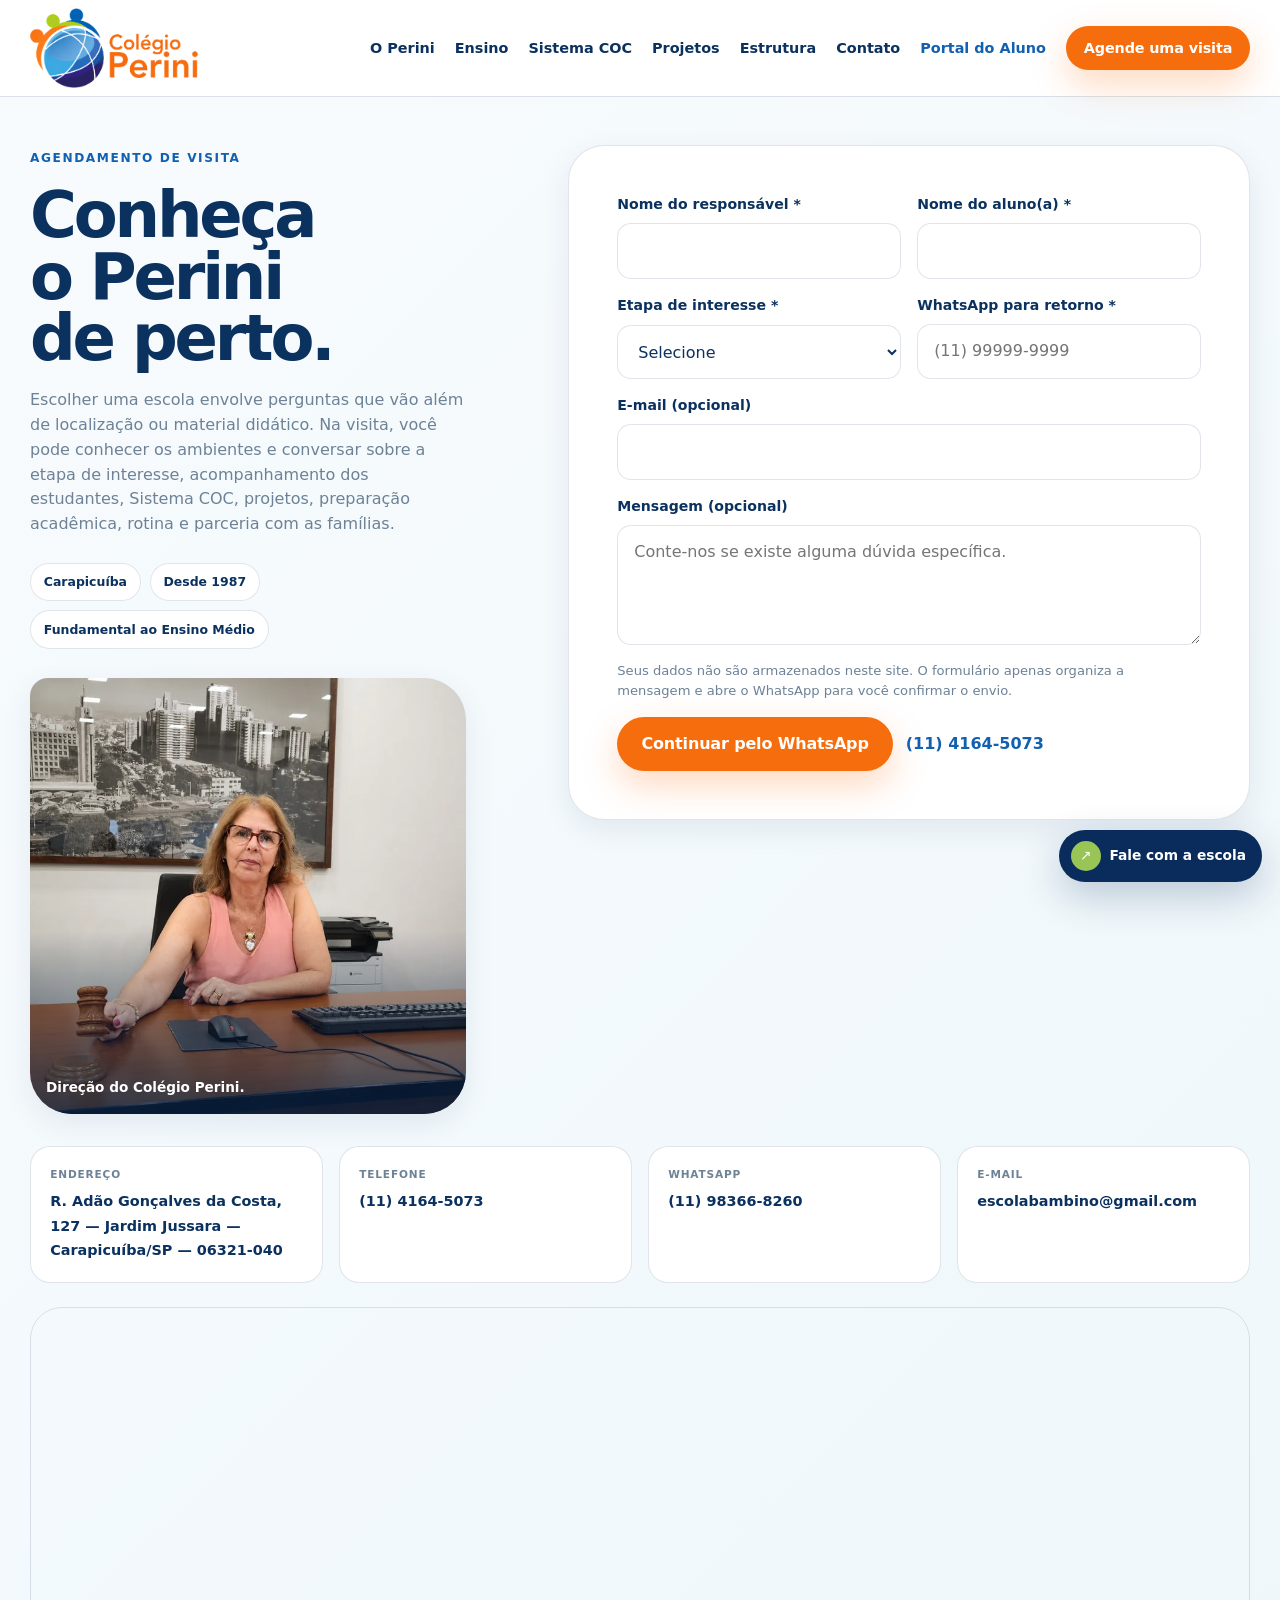
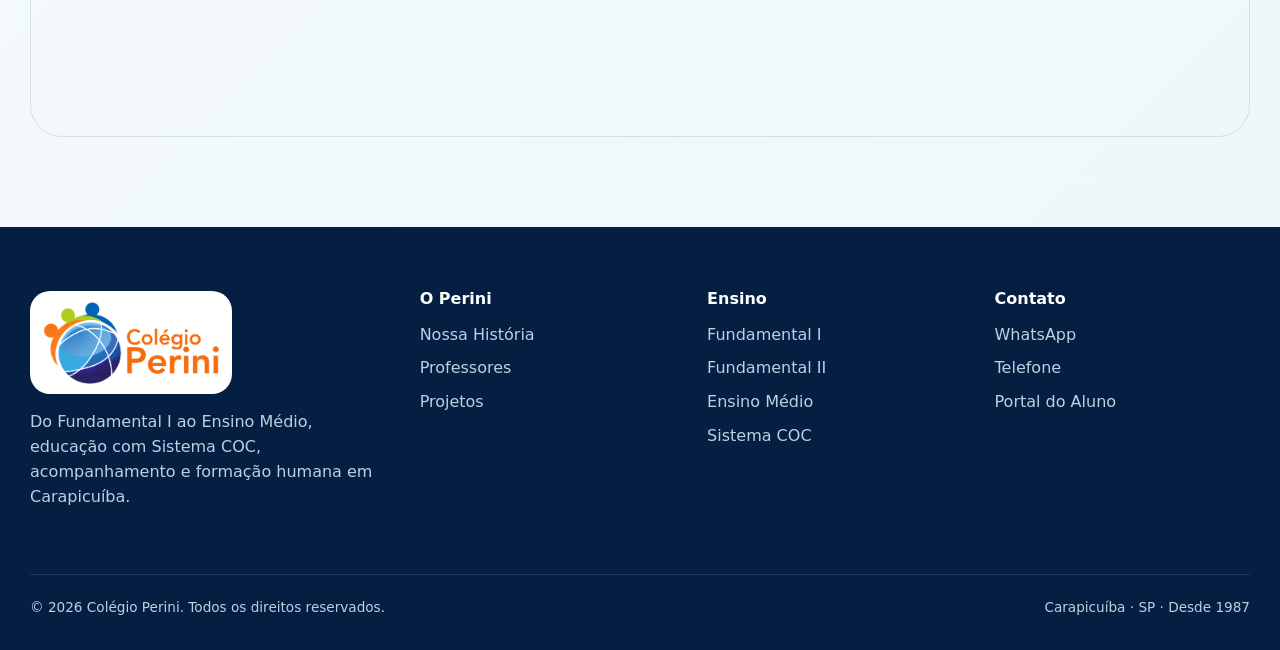
==== commit 872bbdf8: "Add files via upload" ====
--- a/contato/index.html
+++ b/contato/index.html
@@ -1,7 +1,7 @@
 <!DOCTYPE html>
 
-<html lang="pt-BR"><head><meta charset="utf-8"/><meta content="width=device-width,initial-scale=1,viewport-fit=cover" name="viewport"/><title>Contato e agendamento de visita | Colégio Perini</title><meta content="Agende uma visita ao Colégio Perini em Carapicuíba. Informe a etapa de interesse e continue o atendimento pelo WhatsApp." name="description"/><link href="https://colegio-perini.vercel.app/contato" rel="canonical"/><meta content="index,follow" name="robots"/><meta content="#0b4e90" name="theme-color"/><meta content="Agende uma visita | Colégio Perini" property="og:title"/><meta content="Conheça o Colégio Perini de perto e converse com nossa equipe." property="og:description"/><meta content="https://colegio-perini.vercel.app/assets/og/perini-social.jpg" property="og:image"/><link href="../assets/icons/favicon-32.png" rel="icon"/><link href="../css/tokens.css" rel="stylesheet"/><link href="../css/base.css" rel="stylesheet"/><link href="../css/components.css" rel="stylesheet"/><link href="../css/responsive.css" rel="stylesheet"/><meta content="pt_BR" property="og:locale"/><meta content="website" property="og:type"/><meta content="Colégio Perini" property="og:site_name"/><meta content="https://colegio-perini.vercel.app/contato" property="og:url"/><meta content="summary_large_image" name="twitter:card"/></head><body class="inner-page"><a class="skip-link" href="#conteudo">Pular para o conteúdo</a><header class="site-header" id="site-header"><div class="container nav-shell"><a aria-label="Colégio Perini — início" class="brand" href="../"><img alt="Colégio Perini" height="414" src="../assets/brand/logo-colegio-perini-cropped.webp" width="879"/></a><nav aria-label="Navegação principal" class="desktop-nav"><a href="../#perini">O Perini</a><a href="../#ensino">Ensino</a><a href="../sistema-de-ensino/">Sistema COC</a><a href="../#projetos">Projetos</a><a href="../estrutura-e-vida-escolar/">Estrutura</a><a href="../contato/">Contato</a><a class="portal-link" data-portal="" data-track="portal" href="https://portal.coc.com.br/" rel="noopener noreferrer" target="_blank">Portal do Aluno</a><a class="btn btn-primary btn-sm" data-track="visita-header" data-visit-link="" href="../contato/#agendar">Agende uma visita</a></nav><button aria-controls="mobile-menu" aria-expanded="false" aria-label="Abrir menu" class="menu-toggle" id="menu-toggle" type="button"><span aria-hidden="true"></span></button></div></header>
-<div aria-hidden="true" aria-label="Menu de navegação" aria-modal="true" class="mobile-menu" id="mobile-menu" role="dialog"><div class="mobile-menu-inner"><div class="mobile-menu-top"><img alt="Colégio Perini" height="414" src="../assets/brand/logo-colegio-perini-cropped.webp" width="879"/><button aria-label="Fechar menu" class="mobile-close" id="mobile-close" type="button">×</button></div><nav aria-label="Navegação mobile"><a class="mobile-link" href="../#perini">O Perini</a><a class="mobile-link" href="../#ensino">Ensino</a><a class="mobile-link sub" href="../fundamental-1/">Fundamental I</a><a class="mobile-link sub" href="../fundamental-2/">Fundamental II</a><a class="mobile-link sub" href="../ensino-medio/">Ensino Médio</a><a class="mobile-link" href="../sistema-de-ensino/">Sistema COC</a><a class="mobile-link" href="../#projetos">Projetos</a><a class="mobile-link" href="../estrutura-e-vida-escolar/">Estrutura</a><a class="mobile-link" href="../contato/">Contato</a></nav><div class="mobile-menu-actions"><a class="btn btn-primary" data-track="visita-menu" data-visit-link="" href="../contato/#agendar">Agende uma visita</a><a class="btn btn-ghost" data-portal="" href="https://portal.coc.com.br/" rel="noopener noreferrer" target="_blank">Portal do Aluno</a></div></div></div><main id="conteudo"><section class="visit-page" id="agendar"><div class="container visit-layout"><div class="visit-intro" data-reveal=""><span class="eyebrow">Agendamento de visita</span><h1 data-contact-page-title="" style="font-size:clamp(3rem,5.5vw,5.8rem)">Agende uma visita e conheça o Perini de perto.</h1><p data-contact-page-text="">Conte em que etapa seu filho está e deixe um contato. Ao continuar, o site prepara sua mensagem e abre o WhatsApp da escola para você confirmar o envio.</p><div class="page-proof"><span>Carapicuíba</span><span>Desde 1987</span><span>Fundamental ao Ensino Médio</span></div>
+<html lang="pt-BR"><head><meta charset="utf-8"/><meta content="width=device-width,initial-scale=1,viewport-fit=cover" name="viewport"/><title>Contato e agendamento de visita | Colégio Perini</title><meta content="Agende uma visita ao Colégio Perini em Carapicuíba. Informe a etapa de interesse e continue o atendimento pelo WhatsApp." name="description"/><link href="https://periniebambino.github.io/siteperiniv2/contato" rel="canonical"/><meta content="index,follow" name="robots"/><meta content="#0b4e90" name="theme-color"/><meta content="Agende uma visita | Colégio Perini" property="og:title"/><meta content="Conheça o Colégio Perini de perto e converse com nossa equipe." property="og:description"/><meta content="https://periniebambino.github.io/siteperiniv2/assets/og/perini-social.jpg" property="og:image"/><link href="../assets/icons/favicon-32.png" rel="icon"/><link href="../css/tokens.css" rel="stylesheet"/><link href="../css/base.css" rel="stylesheet"/><link href="../css/components.css" rel="stylesheet"/><link href="../css/responsive.css" rel="stylesheet"/><meta content="pt_BR" property="og:locale"/><meta content="website" property="og:type"/><meta content="Colégio Perini" property="og:site_name"/><meta content="https://periniebambino.github.io/siteperiniv2/contato" property="og:url"/><meta content="summary_large_image" name="twitter:card"/></head><body class="inner-page contact-page"><a class="skip-link" href="#conteudo">Pular para o conteúdo</a><header class="site-header" id="site-header"><div class="container nav-shell"><a aria-label="Colégio Perini — início" class="brand" href="../"><img alt="Colégio Perini" height="414" src="../assets/brand/logo-colegio-perini-cropped.webp" width="879"/></a><nav aria-label="Navegação principal" class="desktop-nav"><a href="../#perini">O Perini</a><a href="../#ensino">Ensino</a><a href="../sistema-de-ensino/">Sistema COC</a><a href="../#projetos">Projetos</a><a href="../estrutura-e-vida-escolar/">Estrutura</a><a href="../contato/">Contato</a><a class="portal-link" data-portal="" data-track="portal" href="https://portal.coc.com.br/" rel="noopener noreferrer" target="_blank">Portal do Aluno</a><a class="btn btn-primary btn-sm" data-track="visita-header" data-visit-link="" href="../contato/#agendar">Agende uma visita</a></nav><button aria-controls="mobile-menu" aria-expanded="false" aria-label="Abrir menu" class="menu-toggle" id="menu-toggle" type="button"><span aria-hidden="true"></span></button></div></header>
+<div aria-hidden="true" aria-label="Menu de navegação" aria-modal="true" class="mobile-menu" id="mobile-menu" role="dialog"><div class="mobile-menu-inner"><div class="mobile-menu-top"><img alt="Colégio Perini" height="414" src="../assets/brand/logo-colegio-perini-cropped.webp" width="879"/><button aria-label="Fechar menu" class="mobile-close" id="mobile-close" type="button">×</button></div><nav aria-label="Navegação mobile"><a class="mobile-link" href="../#perini">O Perini</a><a class="mobile-link" href="../#ensino">Ensino</a><a class="mobile-link sub" href="../fundamental-1/">Fundamental I</a><a class="mobile-link sub" href="../fundamental-2/">Fundamental II</a><a class="mobile-link sub" href="../ensino-medio/">Ensino Médio</a><a class="mobile-link" href="../sistema-de-ensino/">Sistema COC</a><a class="mobile-link" href="../#projetos">Projetos</a><a class="mobile-link" href="../estrutura-e-vida-escolar/">Estrutura</a><a class="mobile-link" href="../contato/">Contato</a></nav><div class="mobile-menu-actions"><a class="btn btn-primary" data-track="visita-menu" data-visit-link="" href="../contato/#agendar">Agende uma visita</a><a class="btn btn-ghost" data-portal="" href="https://portal.coc.com.br/" rel="noopener noreferrer" target="_blank">Portal do Aluno</a></div></div></div><main id="conteudo"><section class="visit-page" id="agendar"><div class="container visit-layout"><div class="visit-intro" data-reveal=""><span class="eyebrow">Agendamento de visita</span><h1 data-contact-page-title="">Agende uma visita e conheça o Perini de perto.</h1><p data-contact-page-text="">Conte em que etapa seu filho está e deixe um contato. Ao continuar, o site prepara sua mensagem e abre o WhatsApp da escola para você confirmar o envio.</p><div class="page-proof"><span>Carapicuíba</span><span>Desde 1987</span><span>Fundamental ao Ensino Médio</span></div>
 <figure class="visit-team-photo" data-reveal="">
 <img alt="Direção do Colégio Perini em ambiente de trabalho" data-real-image="direction" decoding="async" height="1254" loading="lazy" sizes="(max-width:1080px) 92vw, 34vw" src="../assets/real/direcao.webp" srcset="../assets/real/direcao-720.webp 720w, ../assets/real/direcao-1200.webp 1200w, ../assets/real/direcao.webp 1254w" width="1254"/>
 <figcaption>Direção do Colégio Perini.</figcaption>
--- a/css/base.css
+++ b/css/base.css
@@ -17,3 +17,61 @@
   .title-lg{font-size:clamp(2.45rem,10.6vw,3.55rem);max-width:15ch}
   .title-md{font-size:clamp(2.2rem,9.4vw,3.15rem);max-width:16ch}
 }
+
+/* MASTER v2.7 — TITLE SYSTEM
+   Normalização tipográfica por função. Mantém a personalidade aprovada,
+   mas evita H1/H2 arbitrários, linhas órfãs e massas desproporcionais. */
+.inner-page .page-hero-copy h1,
+.inner-page .visit-intro h1{
+  font-size:clamp(3.15rem,5vw,5.25rem);
+  line-height:.96;
+  letter-spacing:-.05em;
+  max-width:12ch;
+  margin-bottom:1.15rem;
+  text-wrap:balance;
+}
+.inner-page .editorial-intro h2,
+.inner-page .real-story-copy h2,
+.inner-page .real-gallery-section .section-head h2{
+  font-size:clamp(2.55rem,4vw,4.25rem);
+  line-height:.99;
+  letter-spacing:-.04em;
+  max-width:15ch;
+  text-wrap:balance;
+}
+.inner-page .content-band h2{
+  font-size:clamp(2.35rem,3.45vw,3.65rem);
+  line-height:1;
+  letter-spacing:-.038em;
+  max-width:18ch;
+  text-wrap:balance;
+}
+.inner-page .page-cta h2{
+  font-size:clamp(2.25rem,3.25vw,3.45rem);
+  line-height:1;
+  letter-spacing:-.036em;
+  max-width:18ch;
+  text-wrap:balance;
+}
+.inner-page .editorial-item h3,
+.inner-page .structure-page-card h3{
+  font-size:clamp(1.32rem,1.65vw,1.7rem);
+  line-height:1.08;
+  letter-spacing:-.025em;
+  text-wrap:balance;
+}
+.inner-page .page-hero-copy>p,
+.inner-page .editorial-intro>p,
+.inner-page .content-band p,
+.inner-page .page-cta p,
+.inner-page .visit-intro>p{
+  text-wrap:pretty;
+}
+/* Heroes dos ciclos já aprovados: a v2.6 continua soberana. */
+.inner-page .cycle-hero .page-hero-copy h1{
+  font-size:clamp(3.35rem,5.15vw,5.45rem);
+  line-height:.94;
+  max-width:10.8ch;
+}
+/* Contato: H1 de contexto, não um outdoor. */
+.inner-page.contact-page .visit-intro h1{max-width:10.5ch}
--- a/css/components.css
+++ b/css/components.css
@@ -1,7 +1,7 @@
 .campaign{position:relative;z-index:1200;background:var(--blue-950);color:#fff;text-align:center;padding:.55rem 1rem;font-size:.9rem}.site-header{position:fixed;inset:0 0 auto;z-index:1100;transition:.3s var(--ease)}.site-header.is-scrolled{background:rgba(255,255,255,.94);backdrop-filter:blur(18px);box-shadow:0 1px 0 var(--line)}.nav-shell{height:96px;display:flex;align-items:center;justify-content:space-between;gap:2rem;transition:.3s var(--ease)}.site-header.is-scrolled .nav-shell{height:76px}.brand img{width:168px;height:auto;max-height:none;object-fit:contain}.desktop-nav{display:flex;align-items:center;gap:1.25rem;font-size:.9rem;font-weight:760;color:var(--ink)}.desktop-nav>a:not(.btn){padding:.4rem 0;position:relative}.desktop-nav>a:not(.btn):after{content:"";position:absolute;height:2px;left:0;right:100%;bottom:0;background:var(--orange);transition:.25s}.desktop-nav>a:not(.btn):hover:after{right:0}.portal-link{color:var(--blue-800)!important}.menu-toggle{display:none;width:46px;height:46px;border:1px solid var(--line);border-radius:50%;background:rgba(255,255,255,.88);align-items:center;justify-content:center;color:var(--ink)}.menu-toggle span,.menu-toggle span:before,.menu-toggle span:after{content:"";display:block;width:21px;height:2px;background:currentColor;position:relative}.menu-toggle span:before,.menu-toggle span:after{position:absolute;left:0}.menu-toggle span:before{top:-7px}.menu-toggle span:after{top:7px}.mobile-menu{position:fixed;inset:0;background:#fff;z-index:1150;transform:translateX(100%);transition:.38s var(--ease);visibility:hidden}.mobile-menu.is-open{transform:none;visibility:visible}.mobile-menu-inner{height:100%;overflow:auto;padding:22px 24px 34px}.mobile-menu-top{display:flex;align-items:center;justify-content:space-between;margin-bottom:1.5rem}.mobile-menu-top img{width:150px;height:auto}.mobile-close{border:0;background:var(--surface);width:44px;height:44px;border-radius:50%;font-size:1.7rem;color:var(--ink)}.mobile-menu nav{display:grid}.mobile-menu nav a{padding:1rem 0;border-bottom:1px solid var(--line);font-size:1.18rem;font-weight:850;color:var(--ink)}.mobile-menu nav a.sub{font-size:.98rem;padding-left:1rem;color:var(--text)}.mobile-menu-actions{display:grid;gap:.75rem;margin-top:1.5rem}
 .hero{position:relative;overflow:hidden;min-height:100svh;padding:132px 0 76px;background:linear-gradient(125deg,#fbfdff 0%,#f3f9fd 55%,#edf8fc 100%);display:flex;align-items:center}.hero-bg{position:absolute;inset:0;background:radial-gradient(circle at 10% 15%,rgba(255,105,0,.12),transparent 22%),radial-gradient(circle at 86% 78%,rgba(145,188,31,.12),transparent 21%)}.hero-layout{position:relative;z-index:2;display:grid;grid-template-columns:.88fr 1.12fr;gap:clamp(2rem,5vw,5rem);align-items:center}.hero-copy{max-width:630px}.hero-title{margin-bottom:1.55rem}.hero-title span{display:block}.hero-title span:nth-child(1){color:var(--blue-950)}.hero-title span:nth-child(2){color:var(--orange)}.hero-title span:nth-child(3){color:var(--green)}.hero-intro{font-size:clamp(1.1rem,1.6vw,1.35rem);max-width:590px;color:#4d6983}.hero-actions{display:flex;gap:.8rem;flex-wrap:wrap;margin-top:2rem}.hero-trust{display:grid;grid-template-columns:repeat(3,1fr);gap:1rem;margin-top:3rem;padding-top:1.45rem;border-top:1px solid var(--line)}.hero-trust span{display:grid;gap:.2rem}.hero-trust b{color:var(--ink);font-size:.95rem}.hero-trust small{color:var(--muted);font-size:.78rem}.hero-visual{position:relative}.hero-image-wrap{position:relative;aspect-ratio:1.16/1;border-radius:18px 64px 64px 64px;overflow:hidden;box-shadow:var(--shadow);background:#ddeaf3}.hero-image-wrap img{width:100%;height:100%;object-fit:cover;object-position:66% center;transform:scale(1.02)}.hero-image-wrap:before{content:"";position:absolute;z-index:1;left:0;top:0;width:31%;height:31%;background:linear-gradient(90deg,rgba(255,255,255,.99) 0%,rgba(255,255,255,.96) 55%,rgba(255,255,255,0) 100%);pointer-events:none}.hero-image-wrap:after{content:"";position:absolute;inset:0;border-radius:inherit;box-shadow:inset 0 0 0 1px rgba(255,255,255,.5)}.hero-note{position:absolute;left:-32px;bottom:34px;background:rgba(255,255,255,.93);backdrop-filter:blur(16px);border:1px solid rgba(255,255,255,.7);box-shadow:0 18px 55px rgba(5,46,97,.18);border-radius:22px;padding:1rem 1.15rem;display:flex;gap:.8rem;align-items:flex-start;max-width:300px}.hero-note .dot{width:11px;height:11px;border-radius:50%;background:var(--green);margin-top:.35rem;box-shadow:0 0 0 6px rgba(145,188,31,.14)}.hero-note strong{display:block;color:var(--ink);line-height:1.25}.hero-note small{display:block;color:var(--muted);margin-top:.2rem}.hero-wave{position:absolute;right:-8%;top:18%;width:44%;height:86px;border-radius:999px;background:linear-gradient(90deg,var(--green),var(--blue-500));transform:rotate(-9deg);opacity:.95;z-index:1}
 .essence{background:#fff}.essence-grid{display:grid;grid-template-columns:1.05fr .9fr 1.05fr;gap:1rem}.pillar{position:relative;overflow:hidden;min-height:370px;padding:2.2rem;border-radius:var(--r-lg);display:flex;flex-direction:column;justify-content:flex-end}.pillar:before{content:"";position:absolute;width:220px;height:220px;border-radius:50%;right:-82px;top:-90px;opacity:.16}.pillar.aprender{background:var(--surface-blue)}.pillar.aprender:before{background:var(--blue-500)}.pillar.pertencer{background:var(--orange-soft);transform:translateY(28px)}.pillar.pertencer:before{background:var(--orange)}.pillar.transformar{background:var(--green-soft)}.pillar.transformar:before{background:var(--green)}.pillar .num{position:absolute;top:1.7rem;left:2rem;font-weight:900;color:var(--muted);font-size:.8rem}.pillar h3{font-size:clamp(2.3rem,4vw,3.9rem);margin:0 0 .8rem}.pillar p{margin:0;max-width:310px}
-.stages{background:var(--surface)}.stages-grid{display:grid;gap:1.6rem}.stage-card{background:#fff;border-radius:var(--r-lg);overflow:hidden;display:grid;grid-template-columns:1.12fr .88fr;min-height:460px;box-shadow:0 12px 46px rgba(5,46,97,.07)}.stage-card:nth-child(even){grid-template-columns:.88fr 1.12fr}.stage-card:nth-child(even) .stage-media{order:2}.stage-media{overflow:hidden}.stage-media img{width:100%;height:100%;object-fit:cover;transition:transform .6s var(--ease)}.stage-card:hover .stage-media img{transform:scale(1.025)}.stage-copy{padding:clamp(2rem,5vw,4.5rem);display:flex;flex-direction:column;justify-content:center}.stage-copy>span{font-size:.8rem;text-transform:uppercase;letter-spacing:.11em;font-weight:900;color:var(--green)}.stage-copy h3{font-size:clamp(2rem,4vw,3.7rem);margin:.8rem 0 1rem}.stage-copy p{color:var(--text);max-width:470px}.stage-copy a{font-weight:850;color:var(--blue-800);margin-top:.8rem}
+.stages{background:var(--surface)}.stages-grid{display:grid;gap:1.6rem}.stage-card{background:#fff;border-radius:var(--r-lg);overflow:hidden;display:grid;grid-template-columns:1fr 1fr;min-height:500px;box-shadow:0 12px 46px rgba(5,46,97,.07)}.stage-card:nth-child(even){grid-template-columns:1fr 1fr}.stage-card:nth-child(even) .stage-media{order:2}.stage-media{overflow:hidden}.stage-media img{width:100%;height:100%;object-fit:cover;transition:transform .6s var(--ease)}.stage-card:hover .stage-media img{transform:scale(1.018)}.stage-copy{padding:clamp(2rem,4.25vw,4rem);display:flex;flex-direction:column;justify-content:center}.stage-copy>span{font-size:.76rem;text-transform:uppercase;letter-spacing:.105em;font-weight:900;color:var(--green);max-width:38ch}.stage-copy h3{font-size:clamp(2rem,3.45vw,3.35rem);line-height:1.02;margin:.75rem 0 1rem;max-width:14ch;text-wrap:balance}.stage-copy p{color:var(--text);max-width:470px;text-wrap:pretty}.stage-copy a{font-weight:850;color:var(--blue-800);margin-top:.8rem}
 .history{overflow:hidden}.history-layout{display:grid;grid-template-columns:.9fr 1.1fr;gap:clamp(3rem,7vw,7rem);align-items:center}.history-panel{min-height:520px;border-radius:var(--r-xl);padding:3rem;background:var(--blue-950);color:#fff;display:flex;flex-direction:column;justify-content:space-between;position:relative;overflow:hidden}.history-year{font-weight:900;font-size:clamp(5.5rem,11vw,9.5rem);line-height:.78;letter-spacing:-.08em}.history-panel p{max-width:300px;color:#d2e2f2;position:relative;z-index:2}.history-orbit{position:absolute;width:620px;height:120px;border-radius:999px;background:linear-gradient(90deg,var(--green),var(--blue-500));left:-210px;bottom:56px;transform:rotate(-10deg)}.history-copy>p{font-size:1.18rem}.history-values{display:flex;flex-wrap:wrap;gap:.6rem;margin-top:2rem}.history-values span{padding:.65rem .9rem;border-radius:999px;background:var(--surface);color:var(--ink);font-weight:800;font-size:.85rem}
 .coc{background:var(--blue-950);color:#d3e4f3;position:relative;overflow:hidden}.coc:after{content:"";position:absolute;width:650px;height:650px;border:1px solid rgba(255,255,255,.07);border-radius:50%;right:-300px;top:-210px;box-shadow:0 0 0 80px rgba(255,255,255,.02),0 0 0 160px rgba(255,255,255,.018)}.coc h2{color:#fff}.coc-layout{position:relative;z-index:2;display:grid;grid-template-columns:1.05fr .95fr;gap:5rem}.coc-copy p{max-width:620px}.coc-stack{display:grid;gap:.75rem}.coc-item{display:grid;grid-template-columns:auto 1fr;gap:1rem;align-items:center;padding:1.05rem 1.15rem;border-radius:18px;border:1px solid rgba(255,255,255,.12);background:rgba(255,255,255,.045)}.coc-item b{width:36px;height:36px;border-radius:12px;background:rgba(22,167,227,.18);display:grid;place-items:center;color:#8fd9f8}.coc-item span{font-weight:720;color:#eaf4fb}
 .projects{background:#fff}.projects-grid{display:grid;grid-template-columns:repeat(12,1fr);gap:1rem}.project-card{border:1px solid var(--line);border-radius:var(--r-md);padding:1.6rem;min-height:230px;display:flex;flex-direction:column;transition:.28s var(--ease);background:#fff}.project-card:nth-child(1),.project-card:nth-child(6){grid-column:span 6}.project-card:nth-child(2),.project-card:nth-child(3),.project-card:nth-child(4),.project-card:nth-child(5),.project-card:nth-child(7),.project-card:nth-child(8){grid-column:span 3}.project-card:hover{transform:translateY(-5px);box-shadow:var(--shadow-sm)}.project-card .project-num{font-size:.76rem;font-weight:900;color:var(--orange)}.project-card h3{font-size:1.35rem;margin:auto 0 .65rem}.project-card p{font-size:.94rem;color:var(--muted);margin:0}.project-card:nth-child(1){background:var(--surface-blue)}.project-card:nth-child(6){background:var(--green-soft)}
@@ -169,3 +169,57 @@
 .hs-intro .title-lg{max-width:12.5ch}
 .structure-intro .title-lg{max-width:13.5ch}
 .final-cta .title-lg{max-width:14ch}
+
+/* v2.3 — Stage cards refinement: artwork integrity + diagrammatic balance. */
+.stage-image{background:#eef3f7;position:relative;min-width:0}
+.stage-image img{width:100%;height:100%;display:block;object-fit:cover;object-position:center center;transition:transform .6s var(--ease)}
+.stage-image-fundamental-1{background:#0877c9}
+.stage-image-fundamental-2{background:#087b39}
+.stage-image-ensino-medio{background:#f57b00}
+.stage-image-fundamental-1 img{object-position:center 50%}
+.stage-image-fundamental-2 img{object-position:center 49%}
+.stage-image-ensino-medio img{object-position:center 51%}
+.stage-card:hover .stage-image img{transform:scale(1.012)}
+
+/* MASTER v2.4 — capa real do vídeo COC: frame do próprio vídeo, sem alterar o player. */
+.coc-video-cover{position:absolute;inset:0;width:100%;height:100%;object-fit:cover;object-position:center;z-index:-1;transform:scale(1.01);transition:transform .45s var(--ease);background:#071f45}
+.coc-video-facade:has(.coc-video-cover){background:#071f45}
+.coc-video-facade:has(.coc-video-cover):before{z-index:0;background:linear-gradient(180deg,rgba(3,21,48,.10) 0%,rgba(3,21,48,.04) 42%,rgba(3,21,48,.72) 100%)}
+.coc-video-facade:has(.coc-video-cover) .coc-video-orbit{display:none}
+.coc-video-facade:hover .coc-video-cover{transform:scale(1.025)}
+
+
+/* MASTER v2.6 — padrão cirúrgico de hero para os três ciclos. */
+.inner-page .cycle-hero{padding:142px 0 72px}
+.inner-page .cycle-hero .page-hero-layout{grid-template-columns:minmax(0,.92fr) minmax(500px,1.08fr);gap:clamp(3rem,6vw,6rem);align-items:center}
+.inner-page .cycle-hero .page-hero-copy{max-width:620px}
+.inner-page .cycle-hero .page-hero-copy h1{font-size:clamp(3.35rem,5.15vw,5.45rem);line-height:.94;letter-spacing:-.055em;max-width:10.8ch;margin:.7rem 0 1.2rem;text-wrap:balance}
+.inner-page .cycle-hero .page-hero-copy>p{font-size:clamp(1.05rem,1.28vw,1.22rem);line-height:1.55;max-width:52ch}
+.inner-page .cycle-hero .page-hero-actions{margin-top:1.55rem}
+.inner-page .cycle-hero .page-hero-media{aspect-ratio:1.598/1;border-radius:20px 56px 56px 56px;background:#fff;box-shadow:0 24px 70px rgba(12,58,106,.12);display:flex;align-items:center;justify-content:center}
+.inner-page .cycle-hero .page-hero-media img{display:block;width:100%;height:100%;object-fit:contain;object-position:center;background:#fff}
+.inner-page .cycle-hero .page-proof{display:none}
+
+/* MASTER v2.7 — medidas e imagens das páginas internas. */
+.inner-page:not(.coc-page) .page-hero:not(.cycle-hero) .page-hero-layout{
+  grid-template-columns:minmax(0,.9fr) minmax(480px,1.1fr);
+  gap:clamp(3rem,6vw,5.5rem);
+}
+.inner-page:not(.coc-page) .page-hero:not(.cycle-hero) .page-hero-media{
+  aspect-ratio:16/9;
+  border-radius:20px 52px 52px 52px;
+  background:#fff;
+}
+.inner-page:not(.coc-page) .page-hero:not(.cycle-hero) .page-hero-media img{
+  width:100%;height:100%;object-fit:contain;object-position:center;background:#fff;
+}
+/* Estrutura usa um asset horizontal 16:9: não recortar para preencher caixa quase quadrada. */
+.inner-page.structure-page .page-hero-media{aspect-ratio:1672/941}
+/* Fotos editoriais: altura intencional e crop estável. */
+.inner-page .real-story-media,
+.inner-page .real-gallery-card,
+.inner-page .visit-team-photo{overflow:hidden}
+.inner-page .real-story-media img,
+.inner-page .real-gallery-card img{object-fit:cover}
+/* CTA final: conteúdo enxuto e altura guiada pela copy, não por espaço vazio. */
+.inner-page .page-cta-inner{min-height:0}
--- a/css/responsive.css
+++ b/css/responsive.css
@@ -56,3 +56,100 @@
   .project-group-items article:last-child:nth-child(odd){grid-column:auto;min-height:auto}
   .title-lg,.title-md,.hs-intro .title-lg,.structure-intro .title-lg,.final-cta .title-lg,.reasons-intro .title-md,.faq-intro .title-md,.contact-copy .title-md,.coc-video-copy .title-md{max-width:none}
 }
+
+/* v2.3 — Stage cards responsive: never stretch the approved artwork. */
+@media (max-width: 1080px){
+  .stage-card,.stage-card:nth-child(even){grid-template-columns:1fr;min-height:0}
+  .stage-card:nth-child(even) .stage-media{order:0}
+  .stage-image{aspect-ratio:6/5;min-height:0}
+  .stage-image img{object-fit:cover}
+  .stage-copy{padding:clamp(1.65rem,5vw,2.5rem)}
+  .stage-copy h3{max-width:16ch}
+}
+@media (max-width: 720px){
+  .stage-image{aspect-ratio:1/1}
+  .stage-image-fundamental-1{aspect-ratio:1369/1149}
+  .stage-copy{padding:1.5rem 1.35rem 1.65rem}
+  .stage-copy h3{font-size:clamp(1.7rem,8vw,2.25rem);line-height:1.02;max-width:15ch}
+  .stage-copy p{font-size:.96rem;line-height:1.55}
+}
+@media (max-width: 430px){
+  .stage-actions{margin-top:1.15rem}
+}
+
+/* MASTER v2.4 — enquadramento da capa do vídeo COC no mobile. */
+@media(max-width:720px){.coc-video-cover{object-position:center center}}
+
+/* MASTER v2.5 — correção cirúrgica dos heroes das páginas de ciclos no mobile.
+   Preserva a proporção horizontal das imagens e evita cortes laterais excessivos.
+   Desktop/tablet acima de 720px permanecem inalterados. */
+@media(max-width:720px){
+  .inner-page .page-hero-media{
+    aspect-ratio:auto;
+    height:auto;
+    max-width:none;
+  }
+  .inner-page .page-hero-media img{
+    display:block;
+    width:100%;
+    height:auto;
+    object-fit:contain;
+    object-position:center center;
+  }
+}
+
+
+/* MASTER v2.6 — hero dos ciclos: padrão responsivo sem corte e sem títulos quebrados em excesso. */
+@media(max-width:1080px){
+  .inner-page .cycle-hero .page-hero-layout{grid-template-columns:1fr;gap:2.2rem}
+  .inner-page .cycle-hero .page-hero-copy{max-width:760px}
+  .inner-page .cycle-hero .page-hero-copy h1{max-width:12ch;font-size:clamp(3.2rem,7vw,5rem)}
+  .inner-page .cycle-hero .page-hero-media{width:100%;max-width:900px;aspect-ratio:1.598/1}
+}
+@media(max-width:720px){
+  .inner-page .cycle-hero{padding:104px 0 44px}
+  .inner-page .cycle-hero .page-hero-layout{gap:1.65rem}
+  .inner-page .cycle-hero .page-breadcrumb{margin-bottom:1rem}
+  .inner-page .cycle-hero .page-hero-copy h1{font-size:clamp(2.55rem,11vw,3.55rem);line-height:.96;letter-spacing:-.05em;max-width:10ch;margin:.55rem 0 .95rem}
+  .inner-page .cycle-hero .page-hero-copy>p{font-size:1rem;line-height:1.55;max-width:34ch}
+  .inner-page .cycle-hero .page-hero-actions{display:flex;margin-top:1.25rem}
+  .inner-page .cycle-hero .page-hero-actions .btn{width:auto}
+  .inner-page .cycle-hero .page-hero-media{aspect-ratio:auto;height:auto;max-width:none;border-radius:16px 34px 34px 34px}
+  .inner-page .cycle-hero .page-hero-media img{width:100%;height:auto;object-fit:contain}
+}
+@media(max-width:430px){
+  .inner-page .cycle-hero .page-hero-copy h1{font-size:clamp(2.5rem,12vw,3.25rem);max-width:9.5ch}
+  .inner-page .cycle-hero .page-hero-copy>p{max-width:31ch}
+}
+
+/* MASTER v2.7 — TITLE SYSTEM + acabamento responsivo. */
+@media(max-width:1080px){
+  .inner-page .page-hero:not(.cycle-hero) .page-hero-layout{grid-template-columns:1fr;gap:2.15rem}
+  .inner-page .page-hero:not(.cycle-hero) .page-hero-copy{max-width:760px}
+  .inner-page .page-hero:not(.cycle-hero) .page-hero-media{width:100%;max-width:900px}
+  .inner-page .editorial-intro h2,.inner-page .real-story-copy h2,.inner-page .real-gallery-section .section-head h2{max-width:18ch}
+}
+@media(max-width:720px){
+  .inner-page .page-hero:not(.cycle-hero){padding:104px 0 46px}
+  .inner-page .page-hero:not(.cycle-hero) .page-hero-layout{gap:1.6rem}
+  .inner-page .page-hero-copy h1,.inner-page .visit-intro h1{
+    font-size:clamp(2.55rem,11vw,3.45rem);line-height:.98;letter-spacing:-.045em;max-width:10.5ch;margin:.55rem 0 .9rem
+  }
+  .inner-page .page-hero-copy>p,.inner-page .visit-intro>p{font-size:1rem;line-height:1.55;max-width:35ch}
+  .inner-page .editorial-intro h2,.inner-page .real-story-copy h2,.inner-page .real-gallery-section .section-head h2{
+    font-size:clamp(2.25rem,9.7vw,3.15rem);line-height:1;max-width:14ch
+  }
+  .inner-page .content-band h2,.inner-page .page-cta h2{
+    font-size:clamp(2.1rem,9vw,2.85rem);line-height:1.01;max-width:15ch
+  }
+  .inner-page .page-hero:not(.cycle-hero) .page-hero-media{aspect-ratio:auto;height:auto;border-radius:16px 34px 34px 34px}
+  .inner-page .page-hero:not(.cycle-hero) .page-hero-media img{width:100%;height:auto;object-fit:contain}
+  .inner-page.contact-page .visit-page{padding:104px 0 58px}
+  .inner-page.contact-page .visit-intro h1{max-width:9ch}
+  .inner-page.contact-page .visit-team-photo{aspect-ratio:4/3;margin-top:1.35rem}
+  .inner-page.contact-page .visit-team-photo img{object-position:center 38%}
+}
+@media(max-width:430px){
+  .inner-page .page-hero-copy h1,.inner-page .visit-intro h1{font-size:clamp(2.45rem,11.7vw,3.05rem);max-width:10ch}
+  .inner-page .editorial-intro h2,.inner-page .real-story-copy h2,.inner-page .real-gallery-section .section-head h2{font-size:clamp(2.15rem,9.6vw,2.75rem)}
+}
